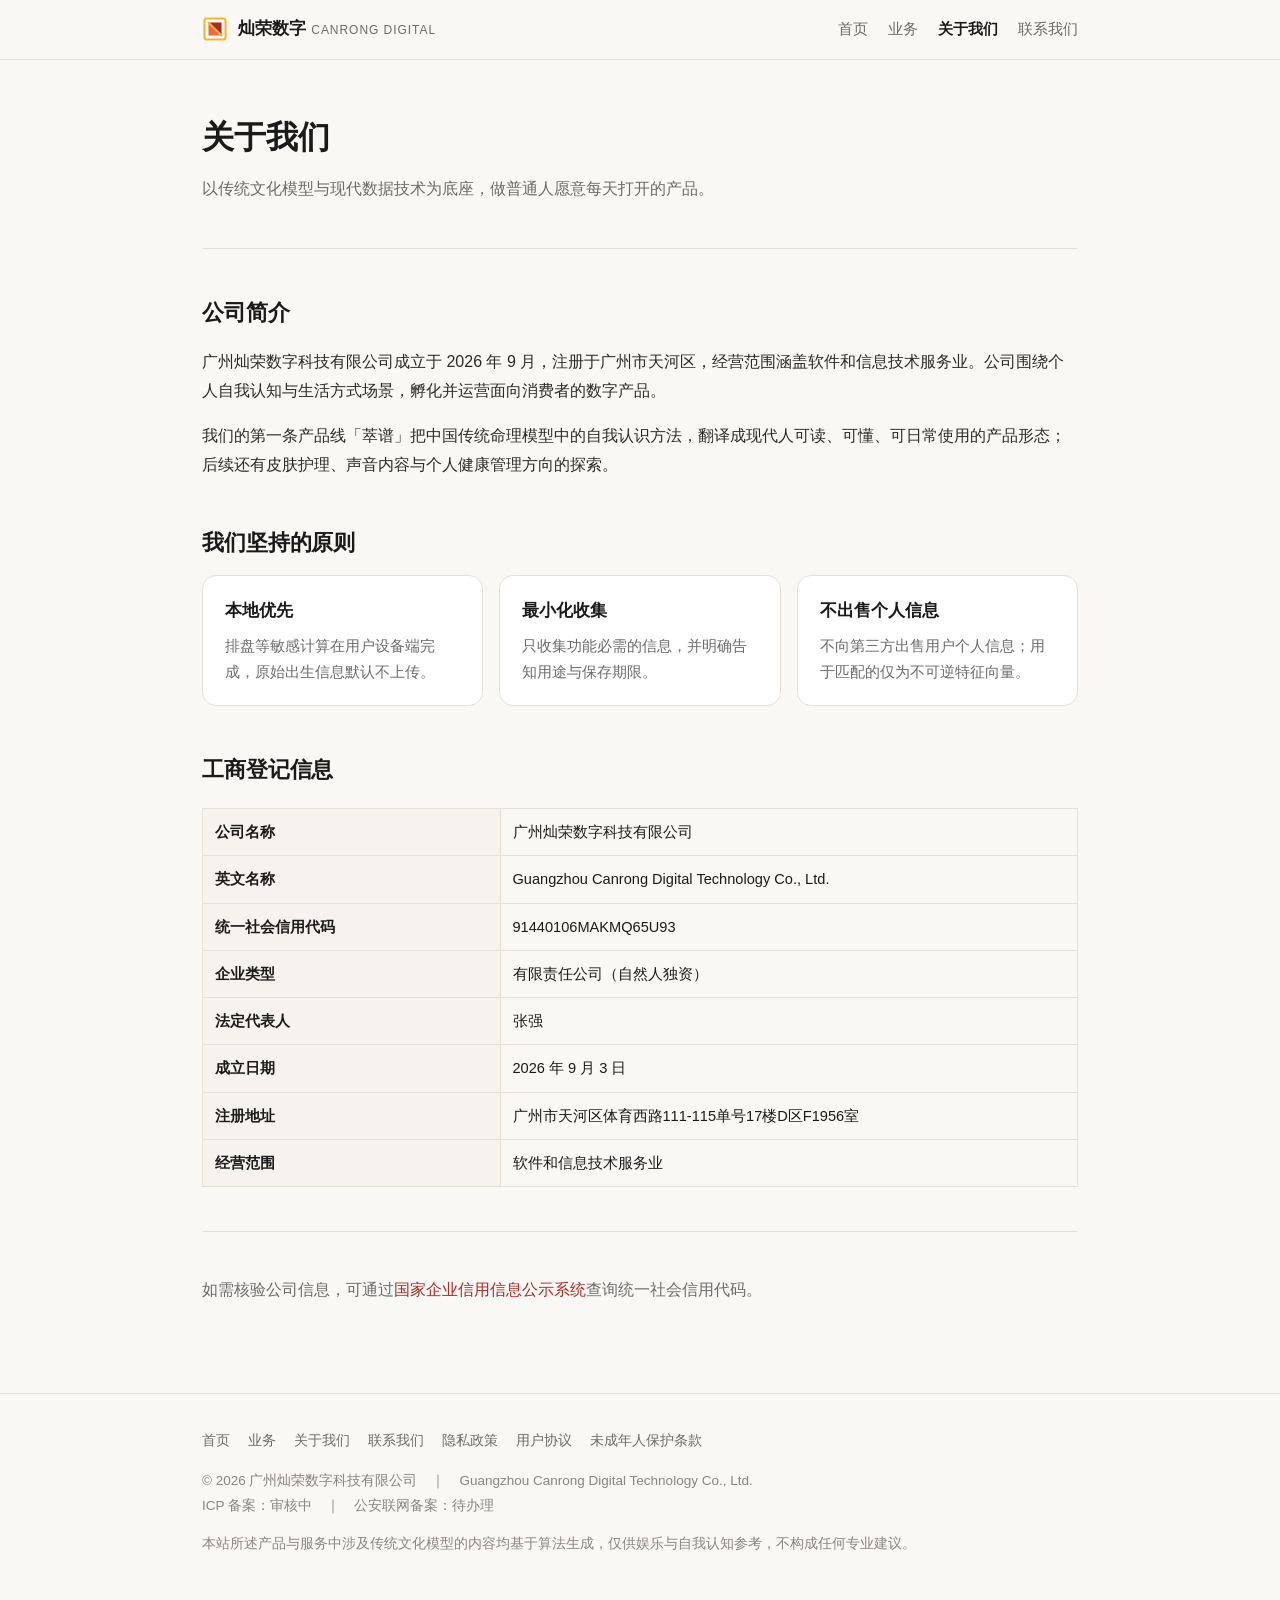
==== about.html @ f3cbee1c "site: 灿荣数字官网静态站（7 页 · 零依赖） - 页面：首页/业务/关于我们/联系我们 + 隐私政策/用户协议/未成年人保护条款 - 联系信息：1966982298@qq.com / 1812" ====
<!doctype html>
<html lang="zh-CN">
<head>
<meta charset="utf-8">
<meta name="viewport" content="width=device-width,initial-scale=1">
<title>关于我们 · 灿荣数字</title>
<meta name="description" content="广州灿荣数字科技有限公司简介：成立时间、注册信息、业务方向与联系方式。">
<link rel="icon" href="assets/mark.svg" type="image/svg+xml">
<link rel="stylesheet" href="style.css">
</head>
<body>

<header class="site">
  <div class="bar">
    <a class="brand" href="index.html">
      <img src="assets/mark.svg" alt="" width="26" height="26">
      <span><span class="zh">灿荣数字</span> <span class="en">Canrong Digital</span></span>
    </a>
    <nav>
      <a href="index.html">首页</a>
      <a href="business.html">业务</a>
      <a href="about.html" aria-current="page">关于我们</a>
      <a href="contact.html">联系我们</a>
    </nav>
  </div>
</header>

<main class="wrap">
  <h1>关于我们</h1>
  <p class="muted">以传统文化模型与现代数据技术为底座，做普通人愿意每天打开的产品。</p>

  <hr class="rule">

  <h2>公司简介</h2>
  <p>广州灿荣数字科技有限公司成立于 2026 年 9 月，注册于广州市天河区，经营范围涵盖软件和信息技术服务业。公司围绕个人自我认知与生活方式场景，孵化并运营面向消费者的数字产品。</p>
  <p>我们的第一条产品线「萃谱」把中国传统命理模型中的自我认识方法，翻译成现代人可读、可懂、可日常使用的产品形态；后续还有皮肤护理、声音内容与个人健康管理方向的探索。</p>

  <h2>我们坚持的原则</h2>
  <div class="grid">
    <article class="card">
      <h3>本地优先</h3>
      <p>排盘等敏感计算在用户设备端完成，原始出生信息默认不上传。</p>
    </article>
    <article class="card">
      <h3>最小化收集</h3>
      <p>只收集功能必需的信息，并明确告知用途与保存期限。</p>
    </article>
    <article class="card">
      <h3>不出售个人信息</h3>
      <p>不向第三方出售用户个人信息；用于匹配的仅为不可逆特征向量。</p>
    </article>
  </div>

  <h2>工商登记信息</h2>
  <table>
    <tbody>
      <tr><th>公司名称</th><td>广州灿荣数字科技有限公司</td></tr>
      <tr><th>英文名称</th><td>Guangzhou Canrong Digital Technology Co., Ltd.</td></tr>
      <tr><th>统一社会信用代码</th><td>91440106MAKMQ65U93</td></tr>
      <tr><th>企业类型</th><td>有限责任公司（自然人独资）</td></tr>
      <tr><th>法定代表人</th><td>张强</td></tr>
      <tr><th>成立日期</th><td>2026 年 9 月 3 日</td></tr>
      <tr><th>注册地址</th><td>广州市天河区体育西路111-115单号17楼D区F1956室</td></tr>
      <tr><th>经营范围</th><td>软件和信息技术服务业</td></tr>
    </tbody>
  </table>

  <hr class="rule">
  <p class="muted">如需核验公司信息，可通过<a href="https://www.gsxt.gov.cn/" target="_blank" rel="noopener">国家企业信用信息公示系统</a>查询统一社会信用代码。</p>
</main>

<footer class="site">
  <div class="inner">
    <div class="links">
      <a href="index.html">首页</a>
      <a href="business.html">业务</a>
      <a href="about.html">关于我们</a>
      <a href="contact.html">联系我们</a>
      <a href="privacy.html">隐私政策</a>
      <a href="terms.html">用户协议</a>
      <a href="minors.html">未成年人保护条款</a>
    </div>
    <div class="legal">
      © 2026 广州灿荣数字科技有限公司　｜　Guangzhou Canrong Digital Technology Co., Ltd.<br>
      <span>ICP 备案：审核中</span>　｜　<span>公安联网备案：待办理</span>
    </div>
    <p class="disclaimer">本站所述产品与服务中涉及传统文化模型的内容均基于算法生成，仅供娱乐与自我认知参考，不构成任何专业建议。</p>
  </div>
</footer>

</body>
</html>
---- style.css ----
/* 灿荣数字 · 官网静态站样式（2026-09-17）
   设计语言：纸感底 + 墨色正文 + 细分隔线 + 红橙强调色（与品牌 LOGO 同源）
   零依赖、零构建：直接托管即可（nginx / Cloudflare Pages / GitHub Pages） */

:root{
  --paper:#FAF8F5;
  --paper-2:#FFFFFF;
  --ink:#1A1A1A;
  --muted:#6B6B6B;
  --rule:#E5E0D8;
  --rule-2:#D2CBC0;
  --accent:#A62B27;      /* 深绛红（LOGO 主色） */
  --accent-2:#F2693A;    /* 橘（LOGO 辅色） */
  --gold:#F5B335;
  --radius:14px;
  --maxw:920px;
}

*{box-sizing:border-box}
html{-webkit-text-size-adjust:100%}
body{
  margin:0; background:var(--paper); color:var(--ink);
  font:16px/1.8 -apple-system,BlinkMacSystemFont,"PingFang SC","Hiragino Sans GB","Microsoft YaHei","Helvetica Neue",Arial,sans-serif;
  font-feature-settings:"palt";
}
a{color:var(--accent); text-decoration:none}
a:hover{text-decoration:underline}
img{max-width:100%;height:auto;display:block}

/* ── 站点头部 ── */
header.site{
  position:sticky; top:0; z-index:20;
  background:rgba(250,248,245,.92); backdrop-filter:saturate(180%) blur(10px);
  border-bottom:1px solid var(--rule);
}
header.site .bar{
  max-width:var(--maxw); margin:0 auto; padding:14px 22px;
  display:flex; align-items:center; justify-content:space-between; gap:18px; flex-wrap:wrap;
}
.brand{display:flex; align-items:center; gap:10px; color:var(--ink); font-weight:600; letter-spacing:.01em}
.brand:hover{text-decoration:none}
.brand svg{width:26px;height:26px;flex:none}
.brand .zh{font-size:17px}
.brand .en{color:var(--muted); font-weight:500; font-size:12px; letter-spacing:.08em; text-transform:uppercase}
header.site nav{display:flex; gap:20px; flex-wrap:wrap}
header.site nav a{color:var(--muted); font-size:14.5px}
header.site nav a:hover{color:var(--ink); text-decoration:none}
header.site nav a[aria-current="page"]{color:var(--ink); font-weight:600}

/* ── 布局 ── */
.wrap{max-width:var(--maxw); margin:0 auto; padding:56px 22px 72px}
.hero{max-width:var(--maxw); margin:0 auto; padding:76px 22px 56px; text-align:center}
.hero h1{
  font-size:clamp(28px,4.4vw,44px); line-height:1.28; margin:0 0 14px;
  letter-spacing:-.01em; font-weight:700;
}
.hero p.lead{font-size:clamp(16px,1.9vw,18.5px); color:var(--muted); max-width:38em; margin:0 auto}
.hero .mark{width:64px;height:64px;margin:0 auto 22px}

h1{font-size:clamp(24px,3.4vw,32px); line-height:1.35; margin:0 0 10px}
h2{font-size:clamp(19px,2.2vw,22px); margin:44px 0 12px; letter-spacing:-.005em}
h3{font-size:16.5px; margin:26px 0 8px}
p,li{color:#2C2A28}
.muted{color:var(--muted)}
.rule{border:0;border-top:1px solid var(--rule);margin:44px 0}

/* ── 卡片/网格 ── */
.grid{display:grid; gap:16px; grid-template-columns:repeat(auto-fit,minmax(230px,1fr))}
.card{
  background:var(--paper-2); border:1px solid var(--rule); border-radius:var(--radius);
  padding:20px 22px;
}
.card h3{margin-top:0}
.card p{margin:6px 0 0; color:var(--muted); font-size:14.8px; line-height:1.75}
.tag{
  display:inline-block; font-size:12px; color:var(--muted);
  border:1px solid var(--rule); border-radius:999px; padding:2px 10px; margin-top:12px;
}
.tag.live{color:var(--accent); border-color:var(--accent)}

/* ── 表格（公司信息 / 合规文档） ── */
table{border-collapse:collapse; width:100%; margin:18px 0; font-size:14.6px}
th,td{border:1px solid var(--rule); padding:10px 12px; text-align:left; vertical-align:top}
th{background:#F6F3EE; font-weight:600; width:34%}

/* ── 引用/代码/列表（合规文档复用） ── */
blockquote{
  margin:18px 0; padding:12px 16px; background:#F6F3EE;
  border-left:3px solid var(--rule-2); color:#4A4643;
}
code{background:#F1EDE8; padding:1px 5px; border-radius:4px; font-size:14px}
ul,ol{padding-left:1.35em}
li{margin:4px 0}

/* ── 页脚 ── */
footer.site{
  border-top:1px solid var(--rule); background:var(--paper);
}
footer.site .inner{
  max-width:var(--maxw); margin:0 auto; padding:34px 22px 46px;
  color:var(--muted); font-size:13.5px; line-height:1.9;
}
footer.site a{color:var(--muted)}
footer.site .links{display:flex; gap:18px; flex-wrap:wrap; margin-bottom:14px}
footer.site .legal{color:#8A857E}
footer.site .disclaimer{margin-top:12px; color:#8A857E}

/* ── 法律文档页（privacy/terms/minors 专用，保持与营销页同一视觉） ── */
.doc h1{margin-bottom:6px}
.doc .meta{color:var(--muted); font-size:13.5px; margin:0 0 26px}
.doc h2{border-top:1px solid var(--rule); padding-top:22px}

@media (max-width:640px){
  .hero{padding:52px 20px 40px}
  .wrap{padding:40px 20px 60px}
  th{width:auto}
  header.site .bar{padding:12px 18px}
  header.site nav{gap:14px}
  header.site nav a{font-size:14px}
}
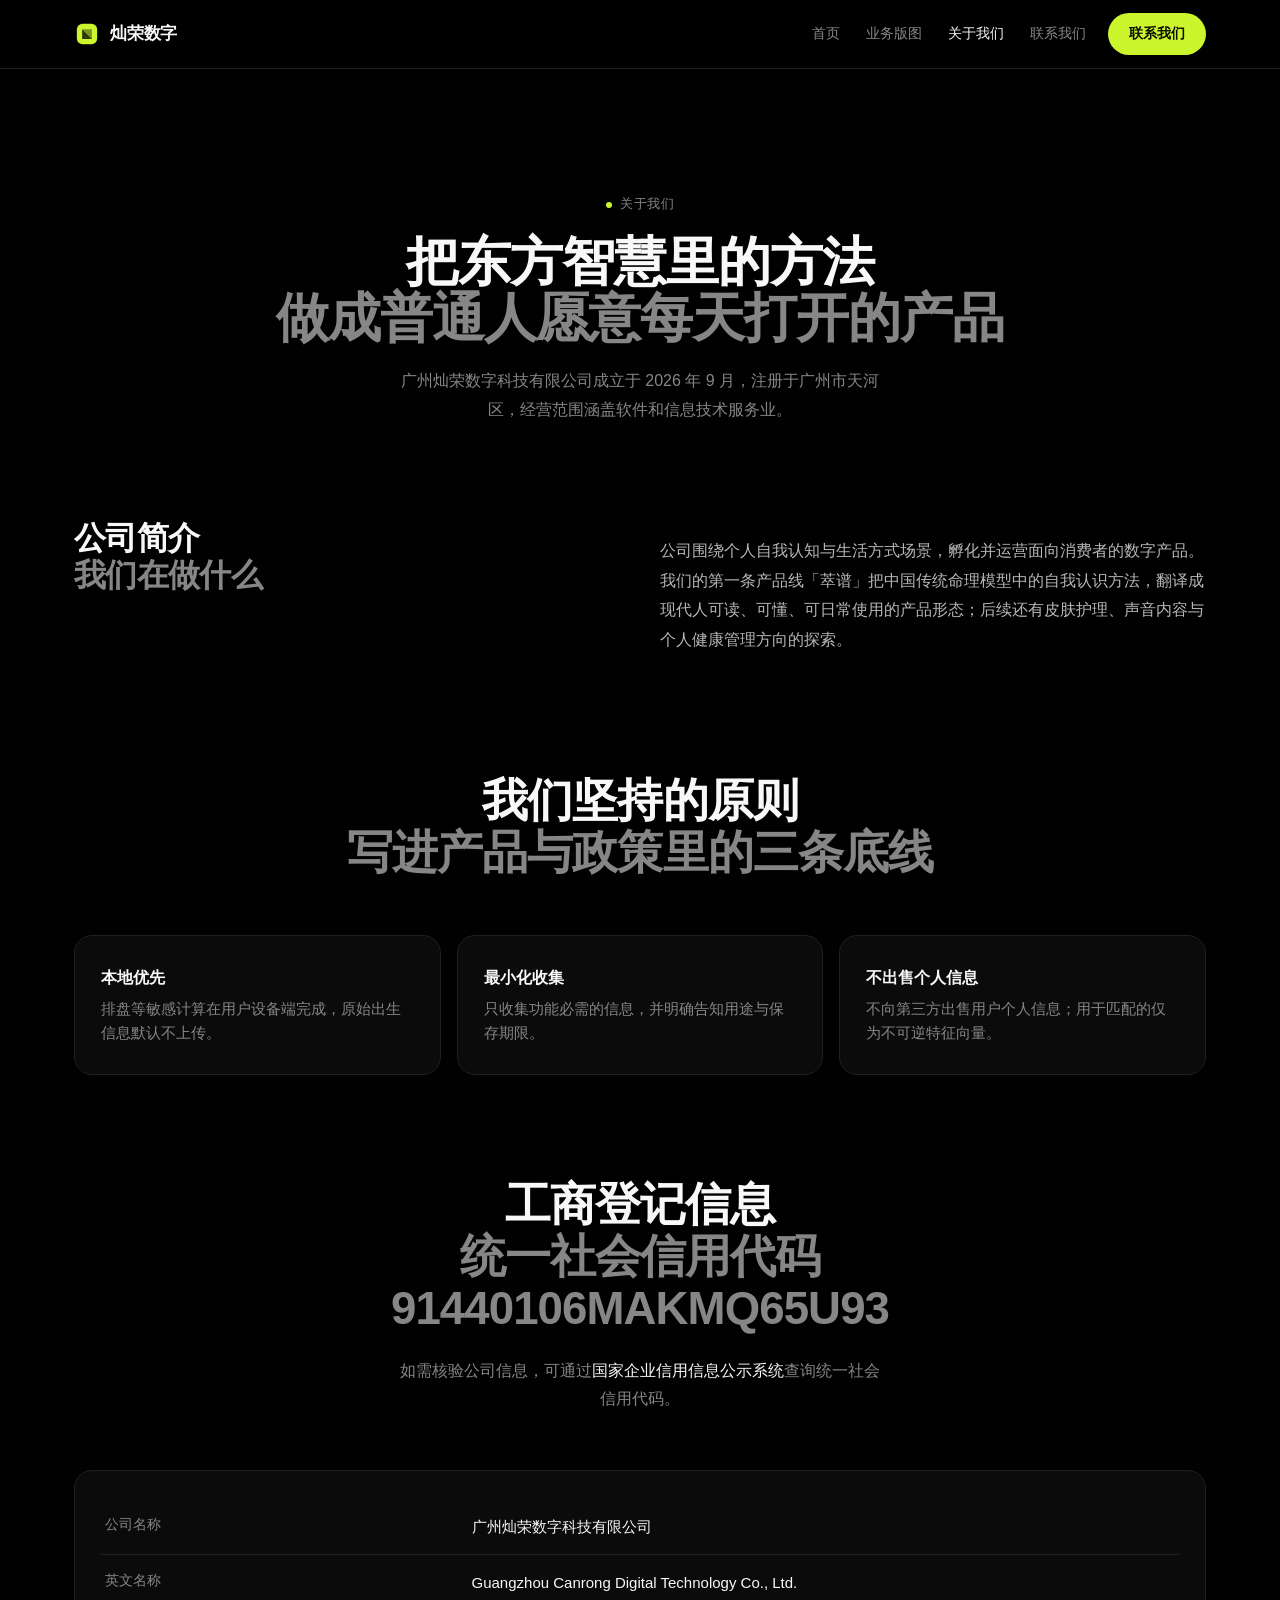
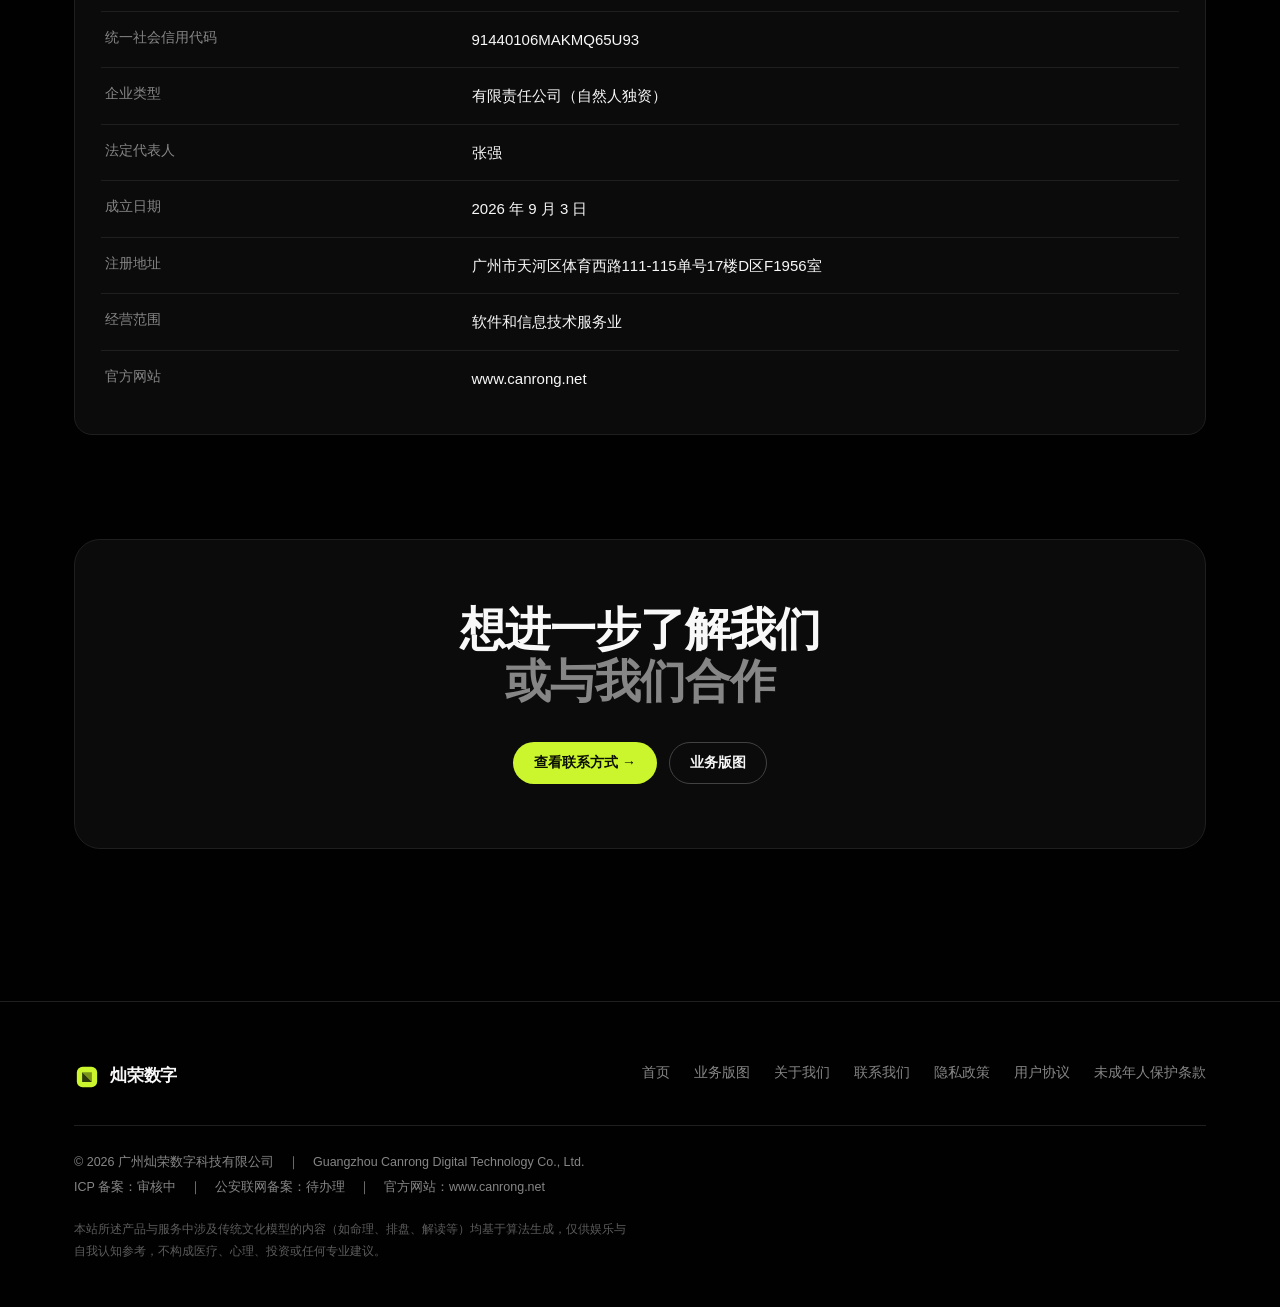
==== commit 47a96c44: "feat(site): 全站改版为 A2（Setrex 深色极简）——纯黑底 + 荧光黄绿 + 居中大标题 + 星球地平线 Hero" ====
--- a/about.html
+++ b/about.html
@@ -4,87 +4,120 @@
 <meta charset="utf-8">
 <meta name="viewport" content="width=device-width,initial-scale=1">
 <title>关于我们 · 灿荣数字</title>
-<meta name="description" content="广州灿荣数字科技有限公司简介：成立时间、注册信息、业务方向与联系方式。">
+<meta name="description" content="广州灿荣数字科技有限公司：以传统文化模型与现代数据技术为底座，围绕自我认知与生活方式场景孵化数字产品。含工商登记信息。">
+<meta name="theme-color" content="#010101">
 <link rel="icon" href="assets/mark.svg" type="image/svg+xml">
 <link rel="stylesheet" href="style.css">
 </head>
 <body>
 
-<header class="site">
-  <div class="bar">
-    <a class="brand" href="index.html">
-      <img src="assets/mark.svg" alt="" width="26" height="26">
-      <span><span class="zh">灿荣数字</span> <span class="en">Canrong Digital</span></span>
-    </a>
-    <nav>
+<header class="site-header">
+  <div class="page">
+    <a class="brand" href="index.html" aria-label="广州灿荣数字科技有限公司 首页"><img src="assets/mark.svg" alt="" width="26" height="26">灿荣数字</a>
+    <nav class="nav">
       <a href="index.html">首页</a>
-      <a href="business.html">业务</a>
+      <a href="business.html">业务版图</a>
       <a href="about.html" aria-current="page">关于我们</a>
       <a href="contact.html">联系我们</a>
     </nav>
+    <a class="btn btn-primary" href="contact.html">联系我们</a>
   </div>
 </header>
 
-<main class="wrap">
-  <h1>关于我们</h1>
-  <p class="muted">以传统文化模型与现代数据技术为底座，做普通人愿意每天打开的产品。</p>
+<section class="section" style="padding:120px 0 40px">
+  <div class="page">
+    <div class="page-head">
+      <span class="kicker"><i></i>关于我们</span>
+      <h1 class="display">把东方智慧里的方法<span>做成普通人愿意每天打开的产品</span></h1>
+      <p class="lead">广州灿荣数字科技有限公司成立于 2026 年 9 月，注册于广州市天河区，经营范围涵盖软件和信息技术服务业。</p>
+    </div>
+  </div>
+</section>
 
-  <hr class="rule">
+<section class="section" style="padding-top:56px">
+  <div class="page">
+    <div class="grid cols-2" style="gap:40px;align-items:start">
+      <div>
+        <h2 class="display" style="font-size:clamp(1.5rem,1.8vw + .7rem,2rem)">公司简介<span>我们在做什么</span></h2>
+      </div>
+      <div>
+        <p style="font-size:16px;line-height:1.85">公司围绕个人自我认知与生活方式场景，孵化并运营面向消费者的数字产品。我们的第一条产品线「萃谱」把中国传统命理模型中的自我认识方法，翻译成现代人可读、可懂、可日常使用的产品形态；后续还有皮肤护理、声音内容与个人健康管理方向的探索。</p>
+      </div>
+    </div>
+  </div>
+</section>
 
-  <h2>公司简介</h2>
-  <p>广州灿荣数字科技有限公司成立于 2026 年 9 月，注册于广州市天河区，经营范围涵盖软件和信息技术服务业。公司围绕个人自我认知与生活方式场景，孵化并运营面向消费者的数字产品。</p>
-  <p>我们的第一条产品线「萃谱」把中国传统命理模型中的自我认识方法，翻译成现代人可读、可懂、可日常使用的产品形态；后续还有皮肤护理、声音内容与个人健康管理方向的探索。</p>
+<section class="section" style="padding-top:0">
+  <div class="page">
+    <div class="sec-head">
+      <h2 class="display">我们坚持的原则<span>写进产品与政策里的三条底线</span></h2>
+    </div>
+    <div class="grid cols-3">
+      <article class="panel">
+        <h3>本地优先</h3>
+        <p>排盘等敏感计算在用户设备端完成，原始出生信息默认不上传。</p>
+      </article>
+      <article class="panel">
+        <h3>最小化收集</h3>
+        <p>只收集功能必需的信息，并明确告知用途与保存期限。</p>
+      </article>
+      <article class="panel">
+        <h3>不出售个人信息</h3>
+        <p>不向第三方出售用户个人信息；用于匹配的仅为不可逆特征向量。</p>
+      </article>
+    </div>
+  </div>
+</section>
 
-  <h2>我们坚持的原则</h2>
-  <div class="grid">
-    <article class="card">
-      <h3>本地优先</h3>
-      <p>排盘等敏感计算在用户设备端完成，原始出生信息默认不上传。</p>
-    </article>
-    <article class="card">
-      <h3>最小化收集</h3>
-      <p>只收集功能必需的信息，并明确告知用途与保存期限。</p>
-    </article>
-    <article class="card">
-      <h3>不出售个人信息</h3>
-      <p>不向第三方出售用户个人信息；用于匹配的仅为不可逆特征向量。</p>
-    </article>
+<section class="section" style="padding-top:0">
+  <div class="page">
+    <div class="sec-head">
+      <h2 class="display">工商登记信息<span>统一社会信用代码 91440106MAKMQ65U93</span></h2>
+      <p class="lead">如需核验公司信息，可通过<a href="https://www.gsxt.gov.cn/" target="_blank" rel="noopener">国家企业信用信息公示系统</a>查询统一社会信用代码。</p>
+    </div>
+    <div class="panel">
+      <table class="info">
+        <tbody>
+          <tr><th>公司名称</th><td>广州灿荣数字科技有限公司</td></tr>
+          <tr><th>英文名称</th><td>Guangzhou Canrong Digital Technology Co., Ltd.</td></tr>
+          <tr><th>统一社会信用代码</th><td>91440106MAKMQ65U93</td></tr>
+          <tr><th>企业类型</th><td>有限责任公司（自然人独资）</td></tr>
+          <tr><th>法定代表人</th><td>张强</td></tr>
+          <tr><th>成立日期</th><td>2026 年 9 月 3 日</td></tr>
+          <tr><th>注册地址</th><td>广州市天河区体育西路111-115单号17楼D区F1956室</td></tr>
+          <tr><th>经营范围</th><td>软件和信息技术服务业</td></tr>
+          <tr><th>官方网站</th><td>www.canrong.net</td></tr>
+        </tbody>
+      </table>
+    </div>
   </div>
+</section>
 
-  <h2>工商登记信息</h2>
-  <table>
-    <tbody>
-      <tr><th>公司名称</th><td>广州灿荣数字科技有限公司</td></tr>
-      <tr><th>英文名称</th><td>Guangzhou Canrong Digital Technology Co., Ltd.</td></tr>
-      <tr><th>统一社会信用代码</th><td>91440106MAKMQ65U93</td></tr>
-      <tr><th>企业类型</th><td>有限责任公司（自然人独资）</td></tr>
-      <tr><th>法定代表人</th><td>张强</td></tr>
-      <tr><th>成立日期</th><td>2026 年 9 月 3 日</td></tr>
-      <tr><th>注册地址</th><td>广州市天河区体育西路111-115单号17楼D区F1956室</td></tr>
-      <tr><th>经营范围</th><td>软件和信息技术服务业</td></tr>
-    </tbody>
-  </table>
+<section class="section" style="padding-top:0">
+  <div class="page">
+    <div class="cta-band">
+      <h2 class="display">想进一步了解我们<span>或与我们合作</span></h2>
+      <div class="actions">
+        <a class="btn btn-primary" href="contact.html">查看联系方式 →</a>
+        <a class="btn btn-ghost" href="business.html">业务版图</a>
+      </div>
+    </div>
+  </div>
+</section>
 
-  <hr class="rule">
-  <p class="muted">如需核验公司信息，可通过<a href="https://www.gsxt.gov.cn/" target="_blank" rel="noopener">国家企业信用信息公示系统</a>查询统一社会信用代码。</p>
-</main>
-
-<footer class="site">
-  <div class="inner">
-    <div class="links">
-      <a href="index.html">首页</a>
-      <a href="business.html">业务</a>
-      <a href="about.html">关于我们</a>
-      <a href="contact.html">联系我们</a>
-      <a href="privacy.html">隐私政策</a>
-      <a href="terms.html">用户协议</a>
-      <a href="minors.html">未成年人保护条款</a>
+<footer class="site-footer">
+  <div class="page">
+    <div class="top">
+      <a class="brand" href="index.html"><img src="assets/mark.svg" alt="" width="26" height="26">灿荣数字</a>
+      <nav>
+        <a href="index.html">首页</a><a href="business.html">业务版图</a><a href="about.html">关于我们</a><a href="contact.html">联系我们</a><a href="privacy.html">隐私政策</a><a href="terms.html">用户协议</a><a href="minors.html">未成年人保护条款</a>
+      </nav>
     </div>
     <div class="legal">
       © 2026 广州灿荣数字科技有限公司　｜　Guangzhou Canrong Digital Technology Co., Ltd.<br>
-      <span>ICP 备案：审核中</span>　｜　<span>公安联网备案：待办理</span>
+      <span>ICP 备案：审核中</span>　｜　<span>公安联网备案：待办理</span>　｜　<span>官方网站：www.canrong.net</span>
     </div>
-    <p class="disclaimer">本站所述产品与服务中涉及传统文化模型的内容均基于算法生成，仅供娱乐与自我认知参考，不构成任何专业建议。</p>
+    <p class="disclaimer">本站所述产品与服务中涉及传统文化模型的内容（如命理、排盘、解读等）均基于算法生成，仅供娱乐与自我认知参考，不构成医疗、心理、投资或任何专业建议。</p>
   </div>
 </footer>
 
--- a/style.css
+++ b/style.css
@@ -1,120 +1,153 @@
-/* 灿荣数字 · 官网静态站样式（2026-09-17）
-   设计语言：纸感底 + 墨色正文 + 细分隔线 + 红橙强调色（与品牌 LOGO 同源）
-   零依赖、零构建：直接托管即可（nginx / Cloudflare Pages / GitHub Pages） */
+/* 灿荣数字官网 · A2（Setrex 深色极简）
+ * 令牌与主站 Terminal 主题同源（packages/ui/src/styles/theme.css），换算为 hex 以兼容老浏览器。
+ * 纪律：页面不写内联色值；底色近纯黑、强调色荧光黄绿、大标题居中、面板圆角细边框。 */
+:root{
+ --paper:#010101; --paper-2:#040404; --paper-3:#0B0B0B;
+ --rule:#1F1F1F; --rule-2:#424242;
+ --muted:#868686; --ink-2:#B7B7B7; --ink:#F8F8F8;
+ --accent:#CBF62E; --accent-ink:#0B0F02;
+ --radius:18px; --pill:999px; --page:1180px;
+ --sans:-apple-system,BlinkMacSystemFont,"Segoe UI","PingFang SC","Hiragino Sans GB","Microsoft YaHei","Noto Sans SC",sans-serif;
+}
+*{box-sizing:border-box}
+html{-webkit-text-size-adjust:100%;scroll-behavior:smooth}
+body{margin:0;background:var(--paper);color:var(--ink-2);font:16px/1.7 var(--sans);-webkit-font-smoothing:antialiased}
+img{max-width:100%;display:block}
+a{color:var(--ink);text-decoration:none;transition:color .15s ease}
+a:hover{color:var(--accent)}
+:focus-visible{outline:2px solid var(--accent);outline-offset:3px;border-radius:8px}
+.page{max-width:var(--page);margin:0 auto;padding:0 24px}
 
-:root{
-  --paper:#FAF8F5;
-  --paper-2:#FFFFFF;
-  --ink:#1A1A1A;
-  --muted:#6B6B6B;
-  --rule:#E5E0D8;
-  --rule-2:#D2CBC0;
-  --accent:#A62B27;      /* 深绛红（LOGO 主色） */
-  --accent-2:#F2693A;    /* 橘（LOGO 辅色） */
-  --gold:#F5B335;
-  --radius:14px;
-  --maxw:920px;
-}
+/* ── 顶栏：三段式（品牌 · 导航 · 胶囊 CTA）── */
+.site-header{position:sticky;top:0;z-index:50;background:rgba(1,1,1,.78);-webkit-backdrop-filter:blur(14px);backdrop-filter:blur(14px);border-bottom:1px solid var(--rule)}
+.site-header .page{display:flex;align-items:center;gap:22px;height:68px}
+.brand{display:flex;align-items:center;gap:10px;font-weight:700;color:var(--ink);font-size:17px;letter-spacing:-.01em;white-space:nowrap}
+.brand img{width:26px;height:26px}
+.nav{display:flex;gap:26px;margin-left:auto;font-size:14px}
+.nav a{color:var(--muted)}
+.nav a:hover,.nav a[aria-current="page"]{color:var(--ink)}
+.btn{display:inline-flex;align-items:center;gap:8px;height:42px;padding:0 20px;border-radius:var(--pill);font-size:14px;font-weight:600;border:1px solid transparent;transition:.18s ease;white-space:nowrap}
+.btn-primary{background:var(--accent);color:var(--accent-ink)}
+.btn-primary:hover{filter:brightness(1.07);color:var(--accent-ink)}
+.btn-ghost{border-color:var(--rule-2);color:var(--ink)}
+.btn-ghost:hover{border-color:var(--ink);color:var(--ink)}
+.btn-text{font-size:14px;color:var(--ink);font-weight:600}
 
-*{box-sizing:border-box}
-html{-webkit-text-size-adjust:100%}
-body{
-  margin:0; background:var(--paper); color:var(--ink);
-  font:16px/1.8 -apple-system,BlinkMacSystemFont,"PingFang SC","Hiragino Sans GB","Microsoft YaHei","Helvetica Neue",Arial,sans-serif;
-  font-feature-settings:"palt";
-}
-a{color:var(--accent); text-decoration:none}
-a:hover{text-decoration:underline}
-img{max-width:100%;height:auto;display:block}
+/* ── 通用区块 ── */
+.section{padding:104px 0}
+.sec-head{text-align:center;max-width:820px;margin:0 auto 56px}
+.kicker{display:inline-flex;align-items:center;gap:8px;font-size:12.5px;color:var(--muted);letter-spacing:.04em;margin-bottom:18px}
+.kicker i{width:6px;height:6px;border-radius:50%;background:var(--accent);font-style:normal}
+h1.display{margin:0;font-size:clamp(2.4rem,5vw + .8rem,4.5rem);line-height:1.07;letter-spacing:-.02em;font-weight:700;color:var(--ink)}
+h1.display span{display:block;color:var(--muted)}
+h2.display{margin:0;font-size:clamp(1.7rem,2.6vw + .9rem,2.85rem);line-height:1.14;letter-spacing:-.02em;font-weight:700;color:var(--ink)}
+h2.display span{display:block;color:var(--muted)}
+.lead{margin:22px auto 0;max-width:54ch;font-size:16px;color:var(--muted);line-height:1.78}
+.actions{display:flex;gap:12px;justify-content:center;flex-wrap:wrap;margin-top:34px}
+.rule{height:1px;background:var(--rule);border:0;margin:0}
+.page-head{text-align:center;max-width:960px;margin:0 auto}
+.page-head h1.display{font-size:clamp(1.95rem,3.4vw + .6rem,3.4rem)}
+.page-head .lead{margin-top:20px}
 
-/* ── 站点头部 ── */
-header.site{
-  position:sticky; top:0; z-index:20;
-  background:rgba(250,248,245,.92); backdrop-filter:saturate(180%) blur(10px);
-  border-bottom:1px solid var(--rule);
-}
-header.site .bar{
-  max-width:var(--maxw); margin:0 auto; padding:14px 22px;
-  display:flex; align-items:center; justify-content:space-between; gap:18px; flex-wrap:wrap;
-}
-.brand{display:flex; align-items:center; gap:10px; color:var(--ink); font-weight:600; letter-spacing:.01em}
-.brand:hover{text-decoration:none}
-.brand svg{width:26px;height:26px;flex:none}
-.brand .zh{font-size:17px}
-.brand .en{color:var(--muted); font-weight:500; font-size:12px; letter-spacing:.08em; text-transform:uppercase}
-header.site nav{display:flex; gap:20px; flex-wrap:wrap}
-header.site nav a{color:var(--muted); font-size:14.5px}
-header.site nav a:hover{color:var(--ink); text-decoration:none}
-header.site nav a[aria-current="page"]{color:var(--ink); font-weight:600}
+/* ── Hero：居中大字 + 星球地平线（纯 CSS，无图片）── */
+.hero{position:relative;overflow:hidden;padding:132px 0 0}
+.hero .inner{position:relative;z-index:3;max-width:900px;margin:0 auto;padding:0 24px;text-align:center}
+.chip{display:inline-flex;align-items:center;gap:9px;height:34px;padding:0 15px;border:1px solid var(--rule);border-radius:var(--pill);background:rgba(11,11,11,.55);font-size:12.5px;color:var(--ink-2)}
+.chip i{width:6px;height:6px;border-radius:50%;background:var(--accent);font-style:normal}
+.hero h1.display{margin-top:26px}
+.stars{position:absolute;inset:0;background:url(assets/stars.svg) repeat;background-size:700px 700px;opacity:.55;z-index:1;-webkit-mask-image:linear-gradient(180deg,#000 55%,transparent);mask-image:linear-gradient(180deg,#000 55%,transparent)}
+.planet{position:relative;height:48vh;min-height:340px;margin-top:-120px}
+.planet .glow,.planet .sphere,.planet .tex,.planet .shade,.planet .rim{position:absolute;left:50%;top:4%;width:min(1500px,178vw);aspect-ratio:1;transform:translateX(-50%);border-radius:50%}
+.planet .glow{top:-26%;width:min(1800px,205vw);background:radial-gradient(circle,rgba(203,246,46,.09) 0%,rgba(203,246,46,0) 58%);filter:blur(30px)}
+.planet .sphere{background:radial-gradient(circle at 63% 9%,#7E7E7E 0%,#5A5A5A 10%,#3A3A3A 24%,#202020 42%,#111111 62%,#080808 82%,#040404 100%);box-shadow:inset -90px -130px 220px rgba(0,0,0,.95)}
+.planet .tex{background:url(assets/planet-texture.svg);background-size:900px 900px;mix-blend-mode:overlay;opacity:.55}
+.planet .shade{background:radial-gradient(circle at 63% 9%,rgba(255,255,255,.16) 0%,rgba(255,255,255,.04) 14%,rgba(0,0,0,0) 34%,rgba(0,0,0,.35) 62%,rgba(0,0,0,.75) 84%,rgba(0,0,0,.9) 100%)}
+.planet .rim{background:radial-gradient(circle at 63% 9%,rgba(255,255,255,0) 61.6%,rgba(255,255,255,.30) 63.4%,rgba(203,246,46,.14) 64.4%,rgba(255,255,255,0) 66.5%);filter:blur(.6px)}
+.planet:after{content:"";position:absolute;left:0;right:0;bottom:0;height:38%;background:linear-gradient(180deg,rgba(1,1,1,0),var(--paper));pointer-events:none}
+@media(max-width:820px){.planet{margin-top:-70px}}
+.planet .glow{top:-24%;width:min(1800px,205vw);background:radial-gradient(circle,rgba(203,246,46,.10) 0%,rgba(203,246,46,0) 60%);filter:blur(30px)}
+.planet .sphere{top:6%;width:min(1500px,178vw);background:radial-gradient(circle at 66% 16%,#EFEFEF 0%,#C6C6C6 8%,#8B8B8B 20%,#464646 38%,#1A1A1A 58%,#0A0A0A 78%,#050505 100%);box-shadow:inset -110px -140px 240px rgba(0,0,0,.95),0 0 90px 6px rgba(203,246,46,.05)}
+.planet .rim{top:6%;width:min(1500px,178vw);background:radial-gradient(circle at 66% 16%,rgba(255,255,255,.45) 0%,rgba(255,255,255,0) 24%);filter:blur(2px)}
 
-/* ── 布局 ── */
-.wrap{max-width:var(--maxw); margin:0 auto; padding:56px 22px 72px}
-.hero{max-width:var(--maxw); margin:0 auto; padding:76px 22px 56px; text-align:center}
-.hero h1{
-  font-size:clamp(28px,4.4vw,44px); line-height:1.28; margin:0 0 14px;
-  letter-spacing:-.01em; font-weight:700;
-}
-.hero p.lead{font-size:clamp(16px,1.9vw,18.5px); color:var(--muted); max-width:38em; margin:0 auto}
-.hero .mark{width:64px;height:64px;margin:0 auto 22px}
+/* ── 卡片与面板 ── */
+.grid{display:grid;gap:16px}
+.cols-2{grid-template-columns:repeat(2,1fr)}
+.cols-3{grid-template-columns:repeat(3,1fr)}
+.cols-4{grid-template-columns:repeat(4,1fr)}
+.card,.panel,.cta-band{background:var(--paper-3);border:1px solid var(--rule);border-radius:var(--radius)}
+.card{padding:26px 24px;display:flex;flex-direction:column;gap:12px}
+.card:hover{border-color:var(--rule-2)}
+.card .icon{color:var(--accent)}
+.card h3{margin:0;font-size:17.5px;color:var(--ink);letter-spacing:-.01em;font-weight:600}
+.card p{margin:0;font-size:14.5px;color:var(--muted);line-height:1.72}
+.card .foot{margin-top:auto;padding-top:16px;font-size:12.5px;color:var(--muted);display:flex;justify-content:space-between;align-items:center;gap:10px}
+.card .foot em{font-style:normal;color:var(--ink-2)}
+.panel{padding:28px 26px}
+.panel h3{margin:0 0 6px;font-size:16px;color:var(--ink);font-weight:600}
+.panel p{margin:0;font-size:14.5px;color:var(--muted)}
+.panel .big{font-size:2.4rem;font-weight:700;color:var(--ink);letter-spacing:-.02em;display:block;line-height:1.1}
 
-h1{font-size:clamp(24px,3.4vw,32px); line-height:1.35; margin:0 0 10px}
-h2{font-size:clamp(19px,2.2vw,22px); margin:44px 0 12px; letter-spacing:-.005em}
-h3{font-size:16.5px; margin:26px 0 8px}
-p,li{color:#2C2A28}
-.muted{color:var(--muted)}
-.rule{border:0;border-top:1px solid var(--rule);margin:44px 0}
+/* ── 信息表（细线分隔，不用盒子）── */
+.info{width:100%;border-collapse:collapse;font-size:15px}
+.info th,.info td{padding:15px 4px;border-bottom:1px solid var(--rule);text-align:left;vertical-align:top}
+.info th{width:34%;color:var(--muted);font-weight:400;font-size:13.5px;white-space:nowrap}
+.info td{color:var(--ink)}
+.info tr:last-child th,.info tr:last-child td{border-bottom:0}
+.info a{color:var(--accent)}
 
-/* ── 卡片/网格 ── */
-.grid{display:grid; gap:16px; grid-template-columns:repeat(auto-fit,minmax(230px,1fr))}
-.card{
-  background:var(--paper-2); border:1px solid var(--rule); border-radius:var(--radius);
-  padding:20px 22px;
-}
-.card h3{margin-top:0}
-.card p{margin:6px 0 0; color:var(--muted); font-size:14.8px; line-height:1.75}
-.tag{
-  display:inline-block; font-size:12px; color:var(--muted);
-  border:1px solid var(--rule); border-radius:999px; padding:2px 10px; margin-top:12px;
-}
-.tag.live{color:var(--accent); border-color:var(--accent)}
+/* ── 功能清单 ── */
+.list{margin:0;padding:0;list-style:none;display:grid;gap:18px}
+.list li{padding-left:22px;position:relative;color:var(--ink-2);font-size:15.5px;line-height:1.8}
+.list li:before{content:"";position:absolute;left:0;top:.72em;width:8px;height:8px;border-radius:2px;background:var(--accent)}
+.list strong{color:var(--ink);font-weight:600}
 
-/* ── 表格（公司信息 / 合规文档） ── */
-table{border-collapse:collapse; width:100%; margin:18px 0; font-size:14.6px}
-th,td{border:1px solid var(--rule); padding:10px 12px; text-align:left; vertical-align:top}
-th{background:#F6F3EE; font-weight:600; width:34%}
-
-/* ── 引用/代码/列表（合规文档复用） ── */
-blockquote{
-  margin:18px 0; padding:12px 16px; background:#F6F3EE;
-  border-left:3px solid var(--rule-2); color:#4A4643;
-}
-code{background:#F1EDE8; padding:1px 5px; border-radius:4px; font-size:14px}
-ul,ol{padding-left:1.35em}
-li{margin:4px 0}
+/* ── CTA 带 ── */
+.cta-band{padding:64px 34px;text-align:center;border-radius:26px}
+.cta-band .lead{margin-top:18px}
 
 /* ── 页脚 ── */
-footer.site{
-  border-top:1px solid var(--rule); background:var(--paper);
+.site-footer{margin-top:48px;border-top:1px solid var(--rule);padding:60px 0 44px}
+.site-footer .top{display:flex;justify-content:space-between;gap:30px;flex-wrap:wrap;align-items:flex-start}
+.site-footer nav{display:flex;gap:24px;flex-wrap:wrap;font-size:13.5px}
+.site-footer nav a{color:var(--muted)}
+.site-footer .legal{margin-top:34px;padding-top:24px;border-top:1px solid var(--rule);color:var(--muted);font-size:12.5px;line-height:2}
+.disclaimer{margin:18px 0 0;color:#5C5C5C;font-size:12px;line-height:1.85;max-width:84ch}
+
+/* ── 法律页（由脚本生成）── */
+.article{max-width:840px;margin:0 auto;padding:56px 24px 20px}
+.article h1{font-size:clamp(2rem,3vw + .8rem,3rem);line-height:1.14;letter-spacing:-.02em;font-weight:700;color:var(--ink);margin:0 0 14px}
+.article .meta{color:var(--muted);font-size:13.5px;margin:0 0 34px}
+.article h2{font-size:19.5px;color:var(--ink);font-weight:600;margin:52px 0 14px;padding-top:22px;border-top:1px solid var(--rule);letter-spacing:-.01em}
+.article h3{font-size:16.5px;color:var(--ink);font-weight:600;margin:30px 0 10px}
+.article p,.article li{color:var(--ink-2);font-size:15.5px;line-height:1.9}
+.article strong{color:var(--ink);font-weight:600}
+.article a{color:var(--accent)}
+.article ul,.article ol{padding-left:24px}
+.article blockquote{margin:22px 0;padding:14px 20px;border-left:2px solid var(--accent);background:var(--paper-3);border-radius:0 14px 14px 0;color:var(--ink-2)}
+.article code{background:var(--paper-3);border:1px solid var(--rule);padding:1px 6px;border-radius:6px;font-size:13.5px;color:var(--ink)}
+.article table{width:100%;border-collapse:collapse;margin:22px 0;font-size:14px}
+.article th,.article td{border:1px solid var(--rule);padding:10px 12px;text-align:left;vertical-align:top;color:var(--ink-2)}
+.article th{background:var(--paper-3);color:var(--ink);font-weight:600}
+.article hr{border:0;border-top:1px solid var(--rule);margin:42px 0}
+.article footer{margin-top:58px;padding-top:22px;border-top:1px solid var(--rule);color:var(--muted);font-size:13px;line-height:2}
+.tabs{display:flex;gap:10px;flex-wrap:wrap;margin:0 0 34px}
+.tabs a{display:inline-flex;align-items:center;height:34px;padding:0 15px;border:1px solid var(--rule);border-radius:var(--pill);font-size:13px;color:var(--muted)}
+.tabs a:hover{border-color:var(--rule-2);color:var(--ink)}
+.tabs a[aria-current="page"]{background:var(--accent);border-color:var(--accent);color:var(--accent-ink);font-weight:600}
+
+/* ── 响应式 ── */
+@media(max-width:1000px){.cols-4{grid-template-columns:repeat(2,1fr)}.cols-3{grid-template-columns:1fr}}
+@media(max-width:820px){
+ .site-header .page{gap:14px}
+ .nav{gap:16px;overflow-x:auto;font-size:13px;scrollbar-width:none}
+ .nav::-webkit-scrollbar{display:none}
+ .hero{padding-top:96px}
+ .planet{height:36vh}
+ .section{padding:78px 0}
+ .cta-band{padding:48px 22px}
 }
-footer.site .inner{
-  max-width:var(--maxw); margin:0 auto; padding:34px 22px 46px;
-  color:var(--muted); font-size:13.5px; line-height:1.9;
+@media(max-width:680px){
+ .cols-2,.cols-4{grid-template-columns:1fr}
+ .site-header .btn{padding:0 14px;height:38px}
+ .nav{display:none}   /* 窄屏收起顶栏导航（页脚保留全部链接），避免挤成两行 */
 }
-footer.site a{color:var(--muted)}
-footer.site .links{display:flex; gap:18px; flex-wrap:wrap; margin-bottom:14px}
-footer.site .legal{color:#8A857E}
-footer.site .disclaimer{margin-top:12px; color:#8A857E}
-
-/* ── 法律文档页（privacy/terms/minors 专用，保持与营销页同一视觉） ── */
-.doc h1{margin-bottom:6px}
-.doc .meta{color:var(--muted); font-size:13.5px; margin:0 0 26px}
-.doc h2{border-top:1px solid var(--rule); padding-top:22px}
-
-@media (max-width:640px){
-  .hero{padding:52px 20px 40px}
-  .wrap{padding:40px 20px 60px}
-  th{width:auto}
-  header.site .bar{padding:12px 18px}
-  header.site nav{gap:14px}
-  header.site nav a{font-size:14px}
-}
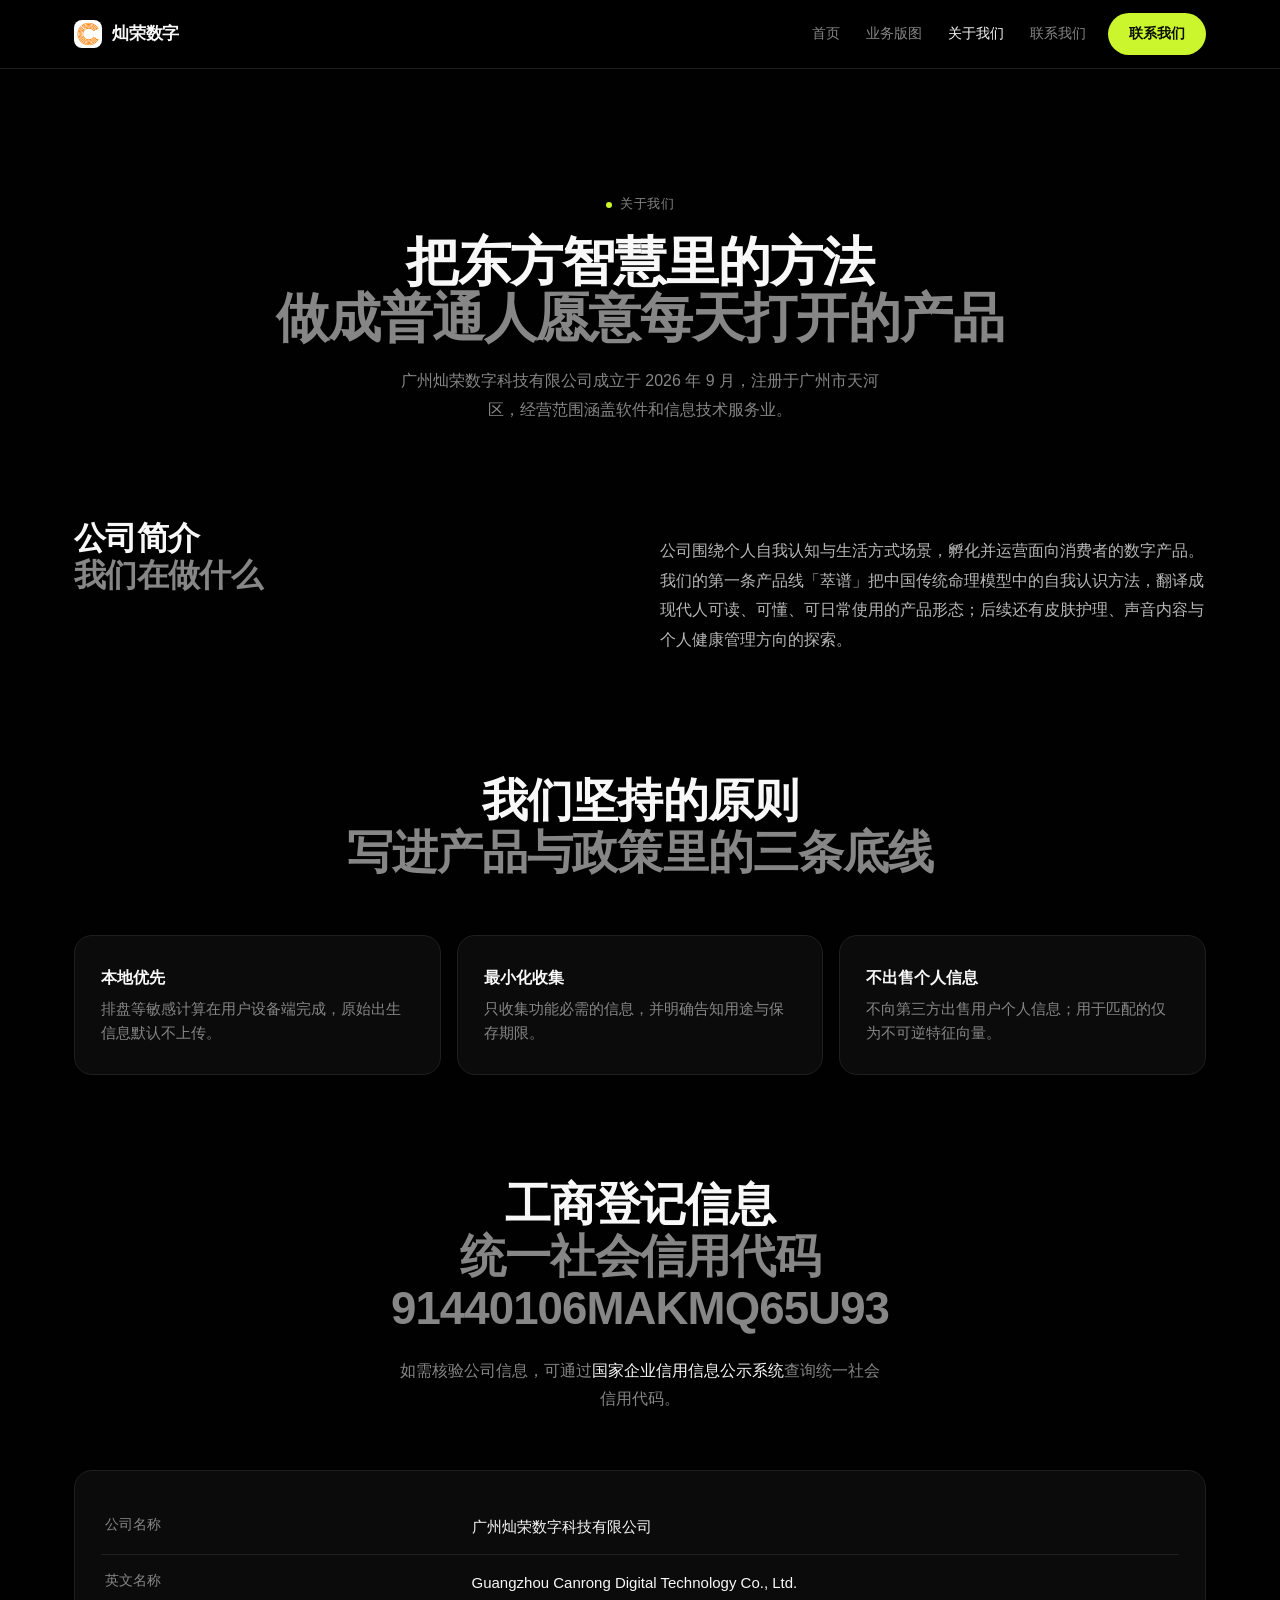
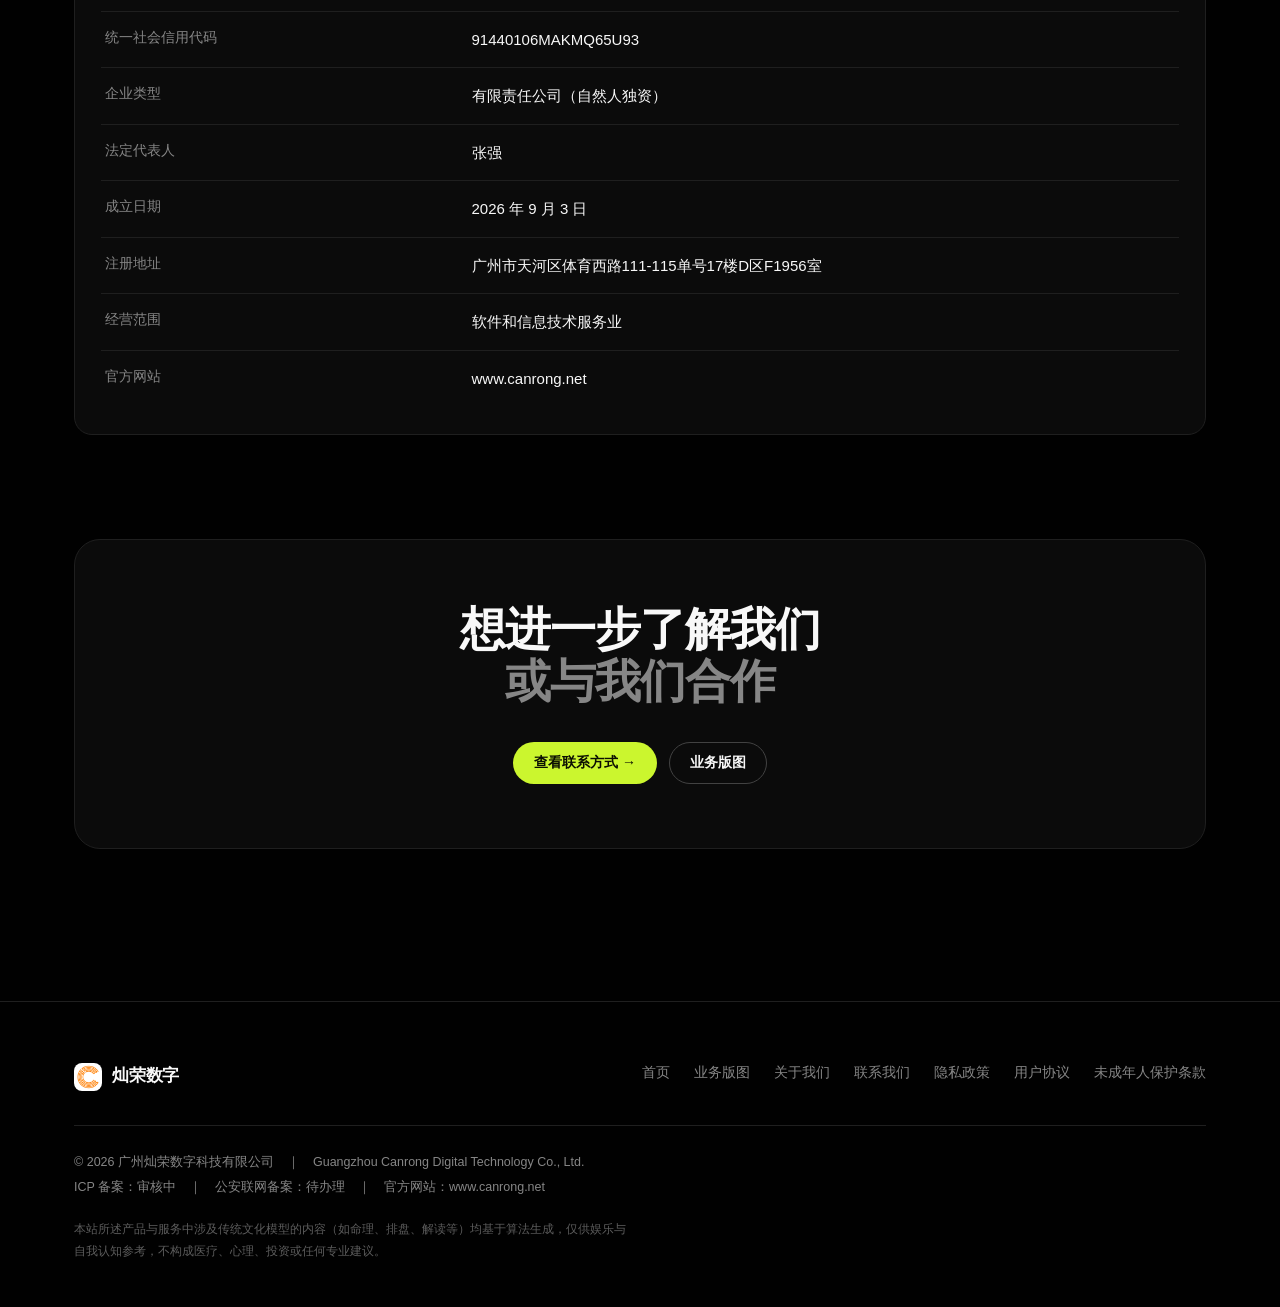
==== commit b9134643: "fix(site): 改用真公司 LOGO（白底圆角徽章 + 橙 C，与主站同一素材）替换自造标记" ====
--- a/about.html
+++ b/about.html
@@ -6,14 +6,14 @@
 <title>关于我们 · 灿荣数字</title>
 <meta name="description" content="广州灿荣数字科技有限公司：以传统文化模型与现代数据技术为底座，围绕自我认知与生活方式场景孵化数字产品。含工商登记信息。">
 <meta name="theme-color" content="#010101">
-<link rel="icon" href="assets/mark.svg" type="image/svg+xml">
+<link rel="icon" href="assets/icon.png" type="image/png" sizes="256x256">
 <link rel="stylesheet" href="style.css">
 </head>
 <body>
 
 <header class="site-header">
   <div class="page">
-    <a class="brand" href="index.html" aria-label="广州灿荣数字科技有限公司 首页"><img src="assets/mark.svg" alt="" width="26" height="26">灿荣数字</a>
+    <a class="brand" href="index.html" aria-label="广州灿荣数字科技有限公司 首页"><img src="assets/logo.png" alt="" width="28" height="28">灿荣数字</a>
     <nav class="nav">
       <a href="index.html">首页</a>
       <a href="business.html">业务版图</a>
@@ -108,7 +108,7 @@
 <footer class="site-footer">
   <div class="page">
     <div class="top">
-      <a class="brand" href="index.html"><img src="assets/mark.svg" alt="" width="26" height="26">灿荣数字</a>
+      <a class="brand" href="index.html"><img src="assets/logo.png" alt="" width="28" height="28">灿荣数字</a>
       <nav>
         <a href="index.html">首页</a><a href="business.html">业务版图</a><a href="about.html">关于我们</a><a href="contact.html">联系我们</a><a href="privacy.html">隐私政策</a><a href="terms.html">用户协议</a><a href="minors.html">未成年人保护条款</a>
       </nav>
--- a/style.css
+++ b/style.css
@@ -22,7 +22,7 @@
 .site-header{position:sticky;top:0;z-index:50;background:rgba(1,1,1,.78);-webkit-backdrop-filter:blur(14px);backdrop-filter:blur(14px);border-bottom:1px solid var(--rule)}
 .site-header .page{display:flex;align-items:center;gap:22px;height:68px}
 .brand{display:flex;align-items:center;gap:10px;font-weight:700;color:var(--ink);font-size:17px;letter-spacing:-.01em;white-space:nowrap}
-.brand img{width:26px;height:26px}
+.brand img{width:28px;height:28px;border-radius:8px}
 .nav{display:flex;gap:26px;margin-left:auto;font-size:14px}
 .nav a{color:var(--muted)}
 .nav a:hover,.nav a[aria-current="page"]{color:var(--ink)}
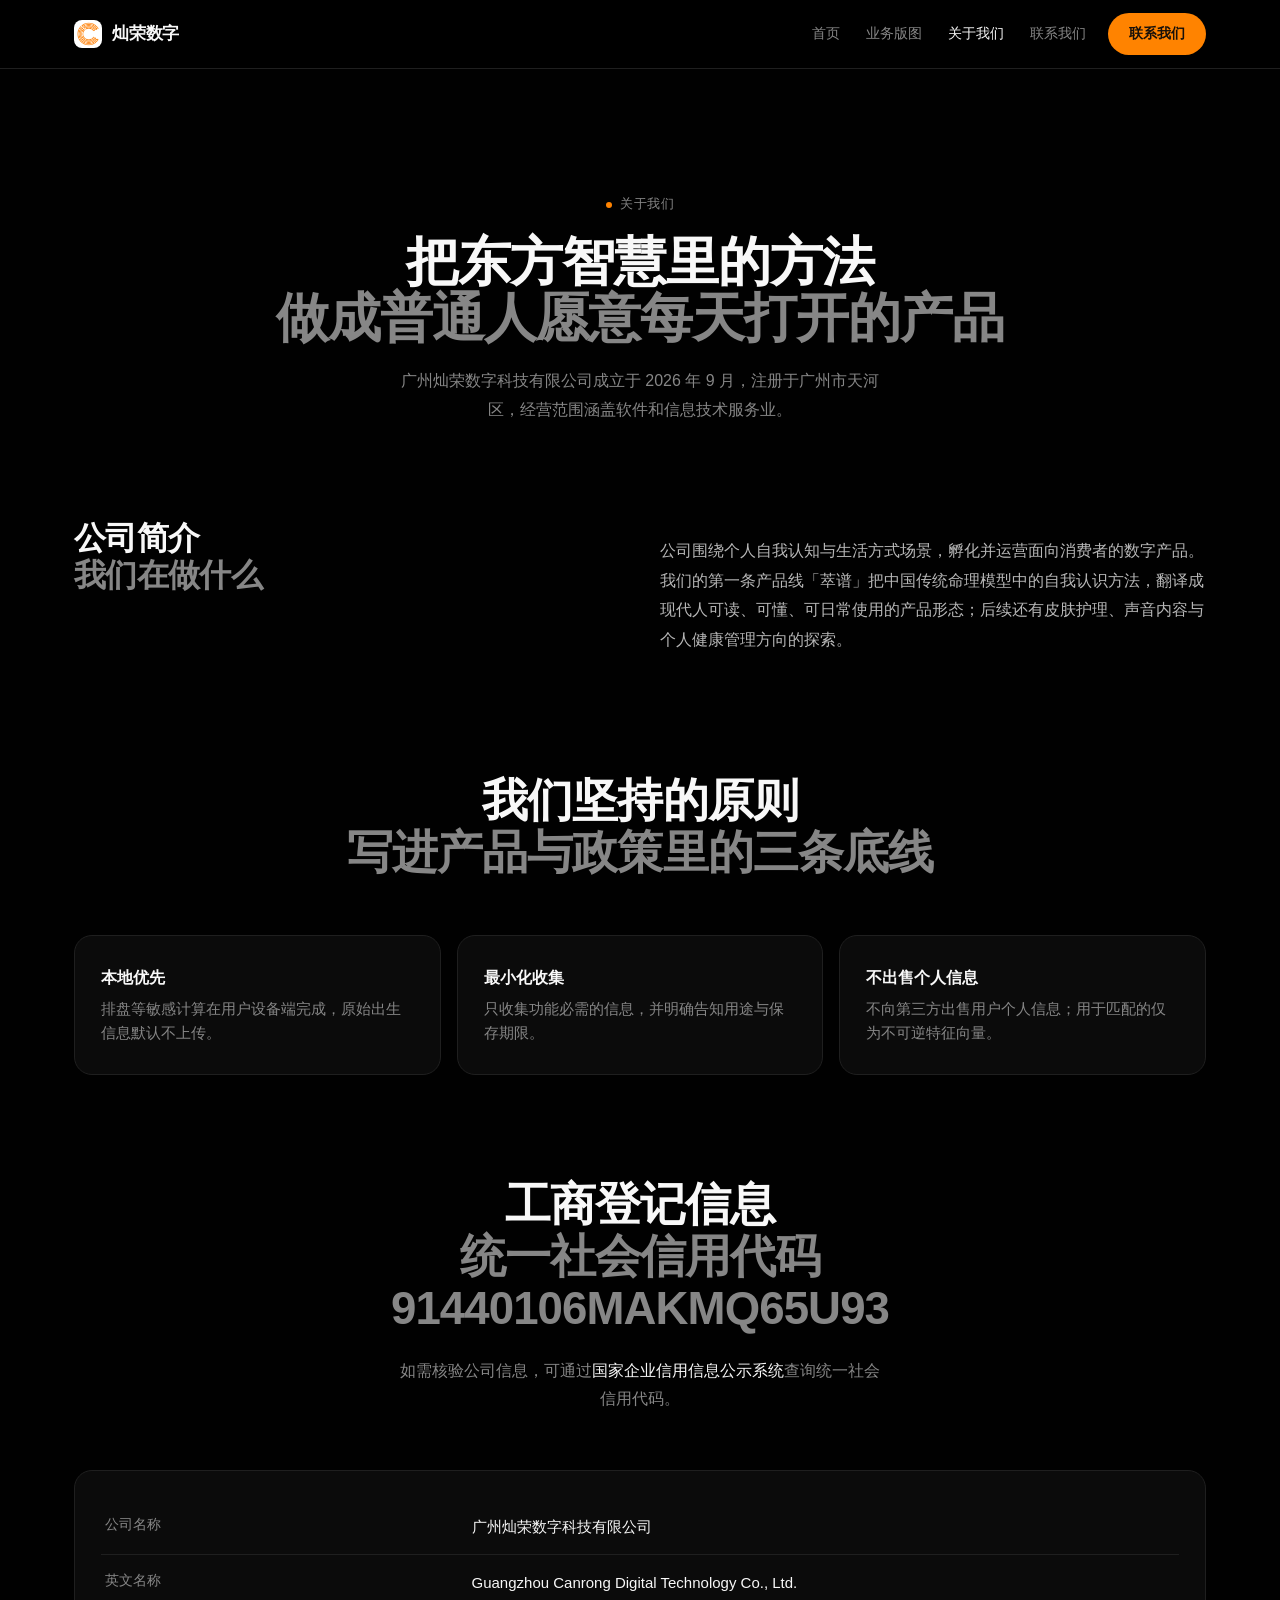
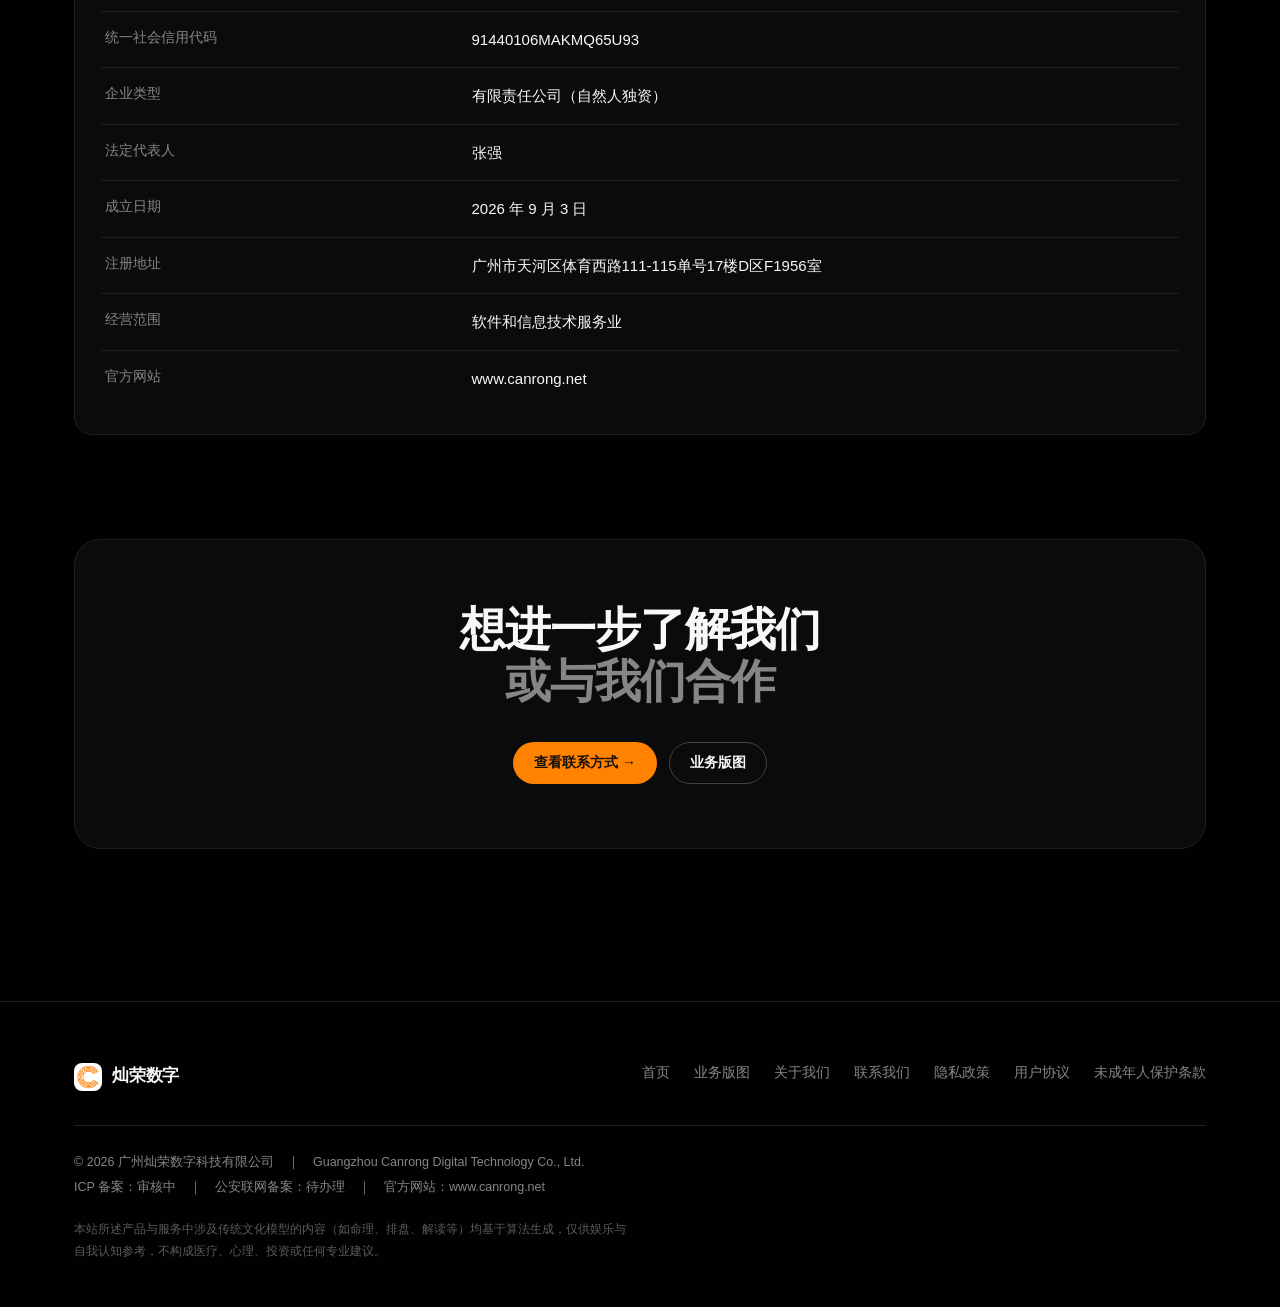
==== commit 175bea44: "fix(site): 静态资源加内容哈希版本号（style.css/logo/icon）—— 绕开 GitHub Pages 10 分钟强缓存导致用户看到旧样式" ====
--- a/about.html
+++ b/about.html
@@ -6,14 +6,14 @@
 <title>关于我们 · 灿荣数字</title>
 <meta name="description" content="广州灿荣数字科技有限公司：以传统文化模型与现代数据技术为底座，围绕自我认知与生活方式场景孵化数字产品。含工商登记信息。">
 <meta name="theme-color" content="#010101">
-<link rel="icon" href="assets/icon.png" type="image/png" sizes="256x256">
-<link rel="stylesheet" href="style.css">
+<link rel="icon" href="assets/icon.png?v=0c6f9cf6" type="image/png" sizes="256x256">
+<link rel="stylesheet" href="style.css?v=0c6f9cf6">
 </head>
 <body>
 
 <header class="site-header">
   <div class="page">
-    <a class="brand" href="index.html" aria-label="广州灿荣数字科技有限公司 首页"><img src="assets/logo.png" alt="" width="28" height="28">灿荣数字</a>
+    <a class="brand" href="index.html" aria-label="广州灿荣数字科技有限公司 首页"><img src="assets/logo.png?v=0c6f9cf6" alt="" width="28" height="28">灿荣数字</a>
     <nav class="nav">
       <a href="index.html">首页</a>
       <a href="business.html">业务版图</a>
@@ -108,7 +108,7 @@
 <footer class="site-footer">
   <div class="page">
     <div class="top">
-      <a class="brand" href="index.html"><img src="assets/logo.png" alt="" width="28" height="28">灿荣数字</a>
+      <a class="brand" href="index.html"><img src="assets/logo.png?v=0c6f9cf6" alt="" width="28" height="28">灿荣数字</a>
       <nav>
         <a href="index.html">首页</a><a href="business.html">业务版图</a><a href="about.html">关于我们</a><a href="contact.html">联系我们</a><a href="privacy.html">隐私政策</a><a href="terms.html">用户协议</a><a href="minors.html">未成年人保护条款</a>
       </nav>
--- a/style.css
+++ b/style.css
@@ -1,11 +1,11 @@
 /* 灿荣数字官网 · A2（Setrex 深色极简）
- * 令牌与主站 Terminal 主题同源（packages/ui/src/styles/theme.css），换算为 hex 以兼容老浏览器。
- * 纪律：页面不写内联色值；底色近纯黑、强调色荧光黄绿、大标题居中、面板圆角细边框。 */
+ * 底色/文字令牌与主站 Terminal 主题同源（hex 化以兼容老浏览器）；强调色取品牌橙 rgb(255,131,0)。
+ * 纪律：页面不写内联色值；底色近纯黑、强调色=品牌橙、大标题居中、面板圆角细边框。 */
 :root{
  --paper:#010101; --paper-2:#040404; --paper-3:#0B0B0B;
  --rule:#1F1F1F; --rule-2:#424242;
  --muted:#868686; --ink-2:#B7B7B7; --ink:#F8F8F8;
- --accent:#CBF62E; --accent-ink:#0B0F02;
+ --accent:#FF8300; --accent-ink:#17100A;
  --radius:18px; --pill:999px; --page:1180px;
  --sans:-apple-system,BlinkMacSystemFont,"Segoe UI","PingFang SC","Hiragino Sans GB","Microsoft YaHei","Noto Sans SC",sans-serif;
 }
@@ -58,16 +58,13 @@
 .stars{position:absolute;inset:0;background:url(assets/stars.svg) repeat;background-size:700px 700px;opacity:.55;z-index:1;-webkit-mask-image:linear-gradient(180deg,#000 55%,transparent);mask-image:linear-gradient(180deg,#000 55%,transparent)}
 .planet{position:relative;height:48vh;min-height:340px;margin-top:-120px}
 .planet .glow,.planet .sphere,.planet .tex,.planet .shade,.planet .rim{position:absolute;left:50%;top:4%;width:min(1500px,178vw);aspect-ratio:1;transform:translateX(-50%);border-radius:50%}
-.planet .glow{top:-26%;width:min(1800px,205vw);background:radial-gradient(circle,rgba(203,246,46,.09) 0%,rgba(203,246,46,0) 58%);filter:blur(30px)}
+.planet .glow{top:-26%;width:min(1800px,205vw);background:radial-gradient(circle,rgba(255,131,0,.10) 0%,rgba(255,131,0,0) 58%);filter:blur(30px)}
 .planet .sphere{background:radial-gradient(circle at 63% 9%,#7E7E7E 0%,#5A5A5A 10%,#3A3A3A 24%,#202020 42%,#111111 62%,#080808 82%,#040404 100%);box-shadow:inset -90px -130px 220px rgba(0,0,0,.95)}
 .planet .tex{background:url(assets/planet-texture.svg);background-size:900px 900px;mix-blend-mode:overlay;opacity:.55}
 .planet .shade{background:radial-gradient(circle at 63% 9%,rgba(255,255,255,.16) 0%,rgba(255,255,255,.04) 14%,rgba(0,0,0,0) 34%,rgba(0,0,0,.35) 62%,rgba(0,0,0,.75) 84%,rgba(0,0,0,.9) 100%)}
-.planet .rim{background:radial-gradient(circle at 63% 9%,rgba(255,255,255,0) 61.6%,rgba(255,255,255,.30) 63.4%,rgba(203,246,46,.14) 64.4%,rgba(255,255,255,0) 66.5%);filter:blur(.6px)}
+.planet .rim{background:radial-gradient(circle at 63% 9%,rgba(255,255,255,0) 61.6%,rgba(255,255,255,.30) 63.4%,rgba(255,131,0,.16) 64.4%,rgba(255,255,255,0) 66.5%);filter:blur(.6px)}
 .planet:after{content:"";position:absolute;left:0;right:0;bottom:0;height:38%;background:linear-gradient(180deg,rgba(1,1,1,0),var(--paper));pointer-events:none}
 @media(max-width:820px){.planet{margin-top:-70px}}
-.planet .glow{top:-24%;width:min(1800px,205vw);background:radial-gradient(circle,rgba(203,246,46,.10) 0%,rgba(203,246,46,0) 60%);filter:blur(30px)}
-.planet .sphere{top:6%;width:min(1500px,178vw);background:radial-gradient(circle at 66% 16%,#EFEFEF 0%,#C6C6C6 8%,#8B8B8B 20%,#464646 38%,#1A1A1A 58%,#0A0A0A 78%,#050505 100%);box-shadow:inset -110px -140px 240px rgba(0,0,0,.95),0 0 90px 6px rgba(203,246,46,.05)}
-.planet .rim{top:6%;width:min(1500px,178vw);background:radial-gradient(circle at 66% 16%,rgba(255,255,255,.45) 0%,rgba(255,255,255,0) 24%);filter:blur(2px)}
 
 /* ── 卡片与面板 ── */
 .grid{display:grid;gap:16px}
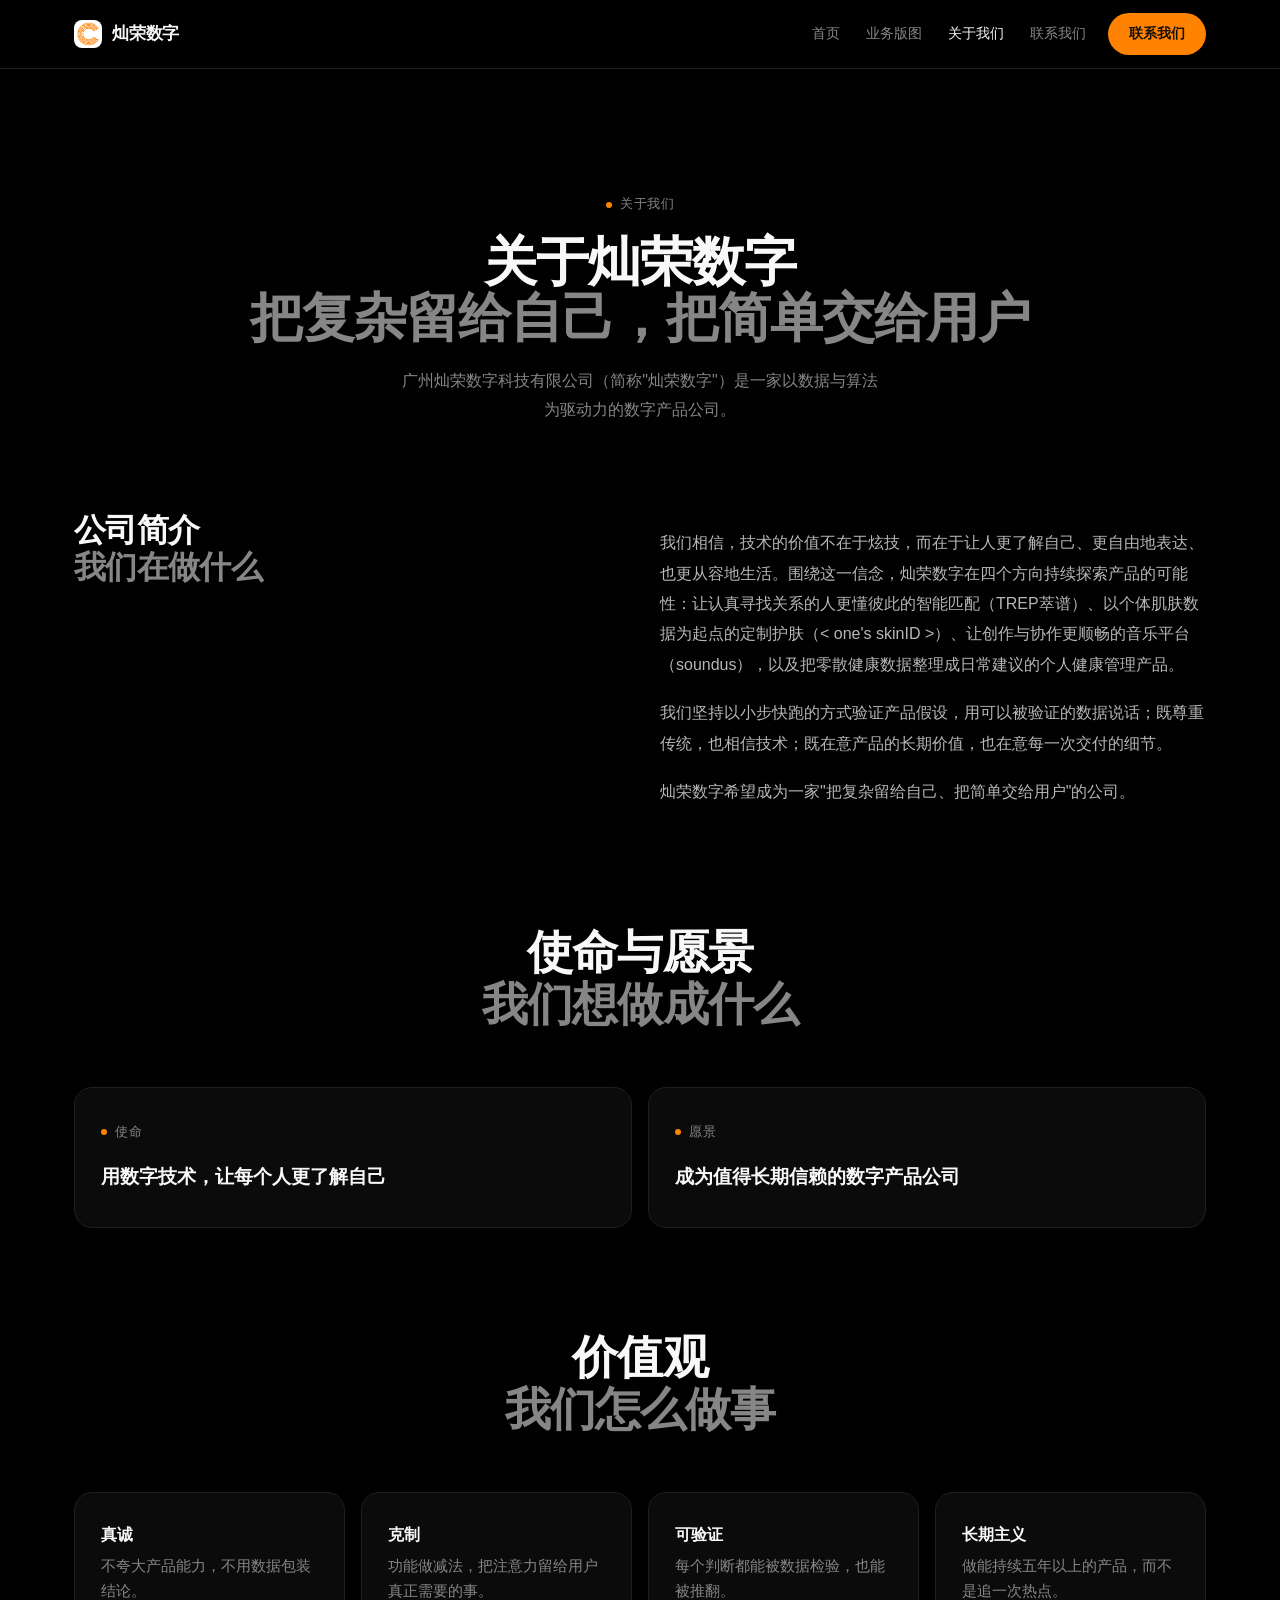
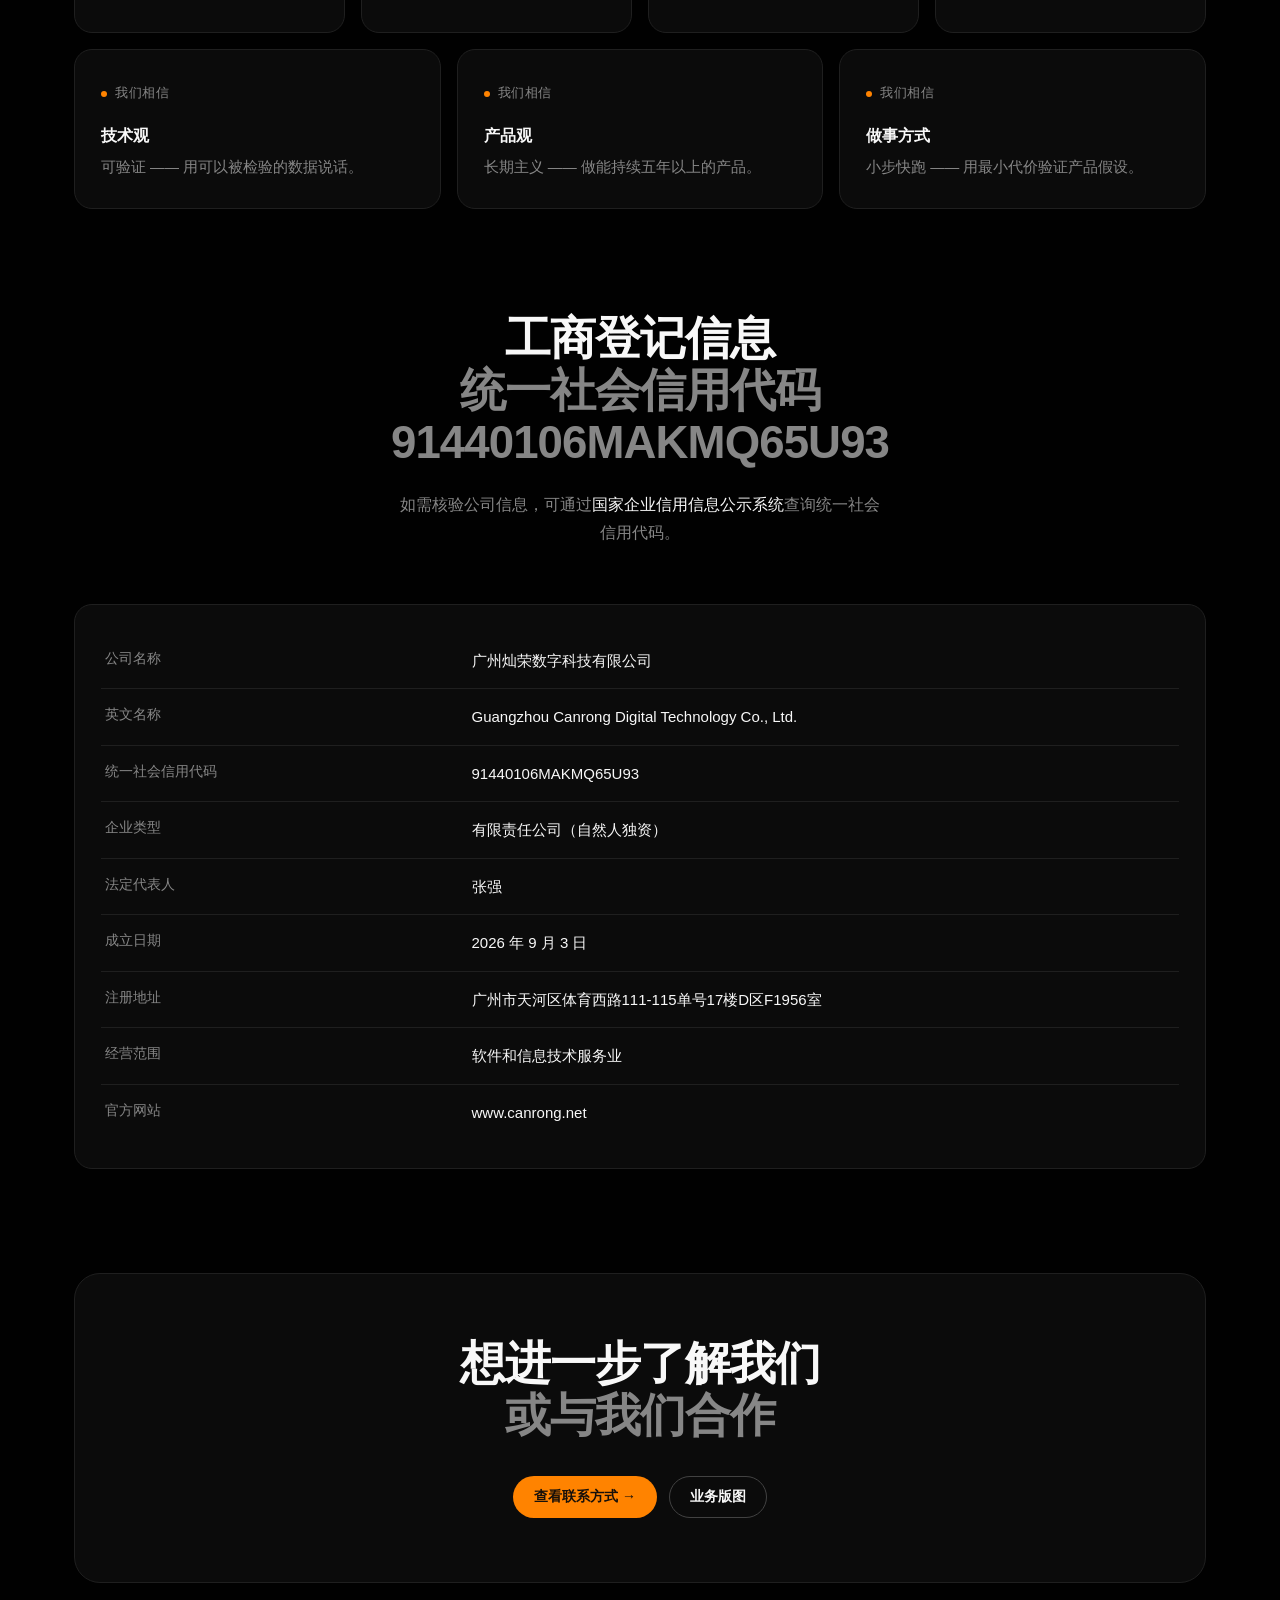
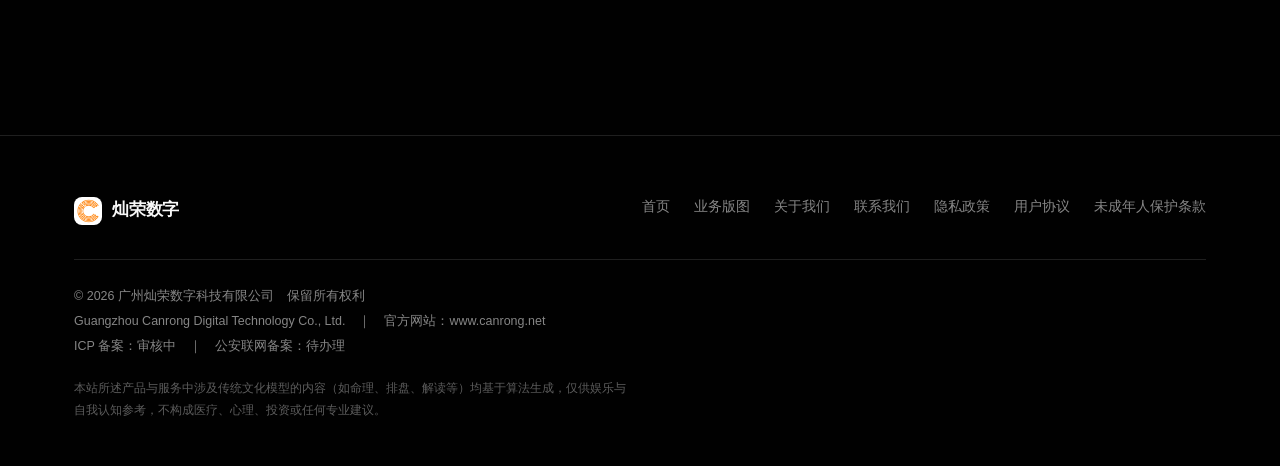
==== commit 70ec3ad7: "feat(site): 文案改为与 App 事实源一致（口号/简介/使命愿景价值观/四条线 tagline+核心能力+使用流程）" ====
--- a/about.html
+++ b/about.html
@@ -3,8 +3,8 @@
 <head>
 <meta charset="utf-8">
 <meta name="viewport" content="width=device-width,initial-scale=1">
-<title>关于我们 · 灿荣数字</title>
-<meta name="description" content="广州灿荣数字科技有限公司：以传统文化模型与现代数据技术为底座，围绕自我认知与生活方式场景孵化数字产品。含工商登记信息。">
+<title>关于灿荣数字 · 广州灿荣数字科技有限公司</title>
+<meta name="description" content="灿荣数字（广州灿荣数字科技有限公司）以数据与算法为驱动力，业务覆盖智能社交、定制护肤、音乐共创与个人健康管理。含使命、愿景、价值观与工商登记信息。">
 <meta name="theme-color" content="#010101">
 <link rel="icon" href="assets/icon.png?v=0c6f9cf6" type="image/png" sizes="256x256">
 <link rel="stylesheet" href="style.css?v=0c6f9cf6">
@@ -28,20 +28,22 @@
   <div class="page">
     <div class="page-head">
       <span class="kicker"><i></i>关于我们</span>
-      <h1 class="display">把东方智慧里的方法<span>做成普通人愿意每天打开的产品</span></h1>
-      <p class="lead">广州灿荣数字科技有限公司成立于 2026 年 9 月，注册于广州市天河区，经营范围涵盖软件和信息技术服务业。</p>
+      <h1 class="display">关于灿荣数字<span>把复杂留给自己，把简单交给用户</span></h1>
+      <p class="lead">广州灿荣数字科技有限公司（简称"灿荣数字"）是一家以数据与算法为驱动力的数字产品公司。</p>
     </div>
   </div>
 </section>
 
-<section class="section" style="padding-top:56px">
+<section class="section" style="padding-top:48px">
   <div class="page">
     <div class="grid cols-2" style="gap:40px;align-items:start">
       <div>
         <h2 class="display" style="font-size:clamp(1.5rem,1.8vw + .7rem,2rem)">公司简介<span>我们在做什么</span></h2>
       </div>
       <div>
-        <p style="font-size:16px;line-height:1.85">公司围绕个人自我认知与生活方式场景，孵化并运营面向消费者的数字产品。我们的第一条产品线「萃谱」把中国传统命理模型中的自我认识方法，翻译成现代人可读、可懂、可日常使用的产品形态；后续还有皮肤护理、声音内容与个人健康管理方向的探索。</p>
+        <p style="font-size:16px;line-height:1.9">我们相信，技术的价值不在于炫技，而在于让人更了解自己、更自由地表达、也更从容地生活。围绕这一信念，灿荣数字在四个方向持续探索产品的可能性：让认真寻找关系的人更懂彼此的智能匹配（TREP萃谱）、以个体肌肤数据为起点的定制护肤（&lt; one's skinID &gt;）、让创作与协作更顺畅的音乐平台（soundus），以及把零散健康数据整理成日常建议的个人健康管理产品。</p>
+        <p style="font-size:16px;line-height:1.9;margin-top:18px">我们坚持以小步快跑的方式验证产品假设，用可以被验证的数据说话；既尊重传统，也相信技术；既在意产品的长期价值，也在意每一次交付的细节。</p>
+        <p style="font-size:16px;line-height:1.9;margin-top:18px">灿荣数字希望成为一家"把复杂留给自己、把简单交给用户"的公司。</p>
       </div>
     </div>
   </div>
@@ -50,21 +52,36 @@
 <section class="section" style="padding-top:0">
   <div class="page">
     <div class="sec-head">
-      <h2 class="display">我们坚持的原则<span>写进产品与政策里的三条底线</span></h2>
+      <h2 class="display">使命与愿景<span>我们想做成什么</span></h2>
     </div>
-    <div class="grid cols-3">
+    <div class="grid cols-2">
       <article class="panel">
-        <h3>本地优先</h3>
-        <p>排盘等敏感计算在用户设备端完成，原始出生信息默认不上传。</p>
+        <span class="kicker"><i></i>使命</span>
+        <h3 style="font-size:19px">用数字技术，让每个人更了解自己</h3>
       </article>
       <article class="panel">
-        <h3>最小化收集</h3>
-        <p>只收集功能必需的信息，并明确告知用途与保存期限。</p>
+        <span class="kicker"><i></i>愿景</span>
+        <h3 style="font-size:19px">成为值得长期信赖的数字产品公司</h3>
       </article>
-      <article class="panel">
-        <h3>不出售个人信息</h3>
-        <p>不向第三方出售用户个人信息；用于匹配的仅为不可逆特征向量。</p>
-      </article>
+    </div>
+  </div>
+</section>
+
+<section class="section" style="padding-top:0">
+  <div class="page">
+    <div class="sec-head">
+      <h2 class="display">价值观<span>我们怎么做事</span></h2>
+    </div>
+    <div class="grid cols-4">
+      <article class="panel"><h3>真诚</h3><p>不夸大产品能力，不用数据包装结论。</p></article>
+      <article class="panel"><h3>克制</h3><p>功能做减法，把注意力留给用户真正需要的事。</p></article>
+      <article class="panel"><h3>可验证</h3><p>每个判断都能被数据检验，也能被推翻。</p></article>
+      <article class="panel"><h3>长期主义</h3><p>做能持续五年以上的产品，而不是追一次热点。</p></article>
+    </div>
+    <div class="grid cols-3" style="margin-top:16px">
+      <article class="panel"><span class="kicker"><i></i>我们相信</span><h3>技术观</h3><p>可验证 —— 用可以被检验的数据说话。</p></article>
+      <article class="panel"><span class="kicker"><i></i>我们相信</span><h3>产品观</h3><p>长期主义 —— 做能持续五年以上的产品。</p></article>
+      <article class="panel"><span class="kicker"><i></i>我们相信</span><h3>做事方式</h3><p>小步快跑 —— 用最小代价验证产品假设。</p></article>
     </div>
   </div>
 </section>
@@ -114,8 +131,9 @@
       </nav>
     </div>
     <div class="legal">
-      © 2026 广州灿荣数字科技有限公司　｜　Guangzhou Canrong Digital Technology Co., Ltd.<br>
-      <span>ICP 备案：审核中</span>　｜　<span>公安联网备案：待办理</span>　｜　<span>官方网站：www.canrong.net</span>
+      © 2026 广州灿荣数字科技有限公司　保留所有权利<br>
+      Guangzhou Canrong Digital Technology Co., Ltd.　｜　官方网站：www.canrong.net<br>
+      <span>ICP 备案：审核中</span>　｜　<span>公安联网备案：待办理</span>
     </div>
     <p class="disclaimer">本站所述产品与服务中涉及传统文化模型的内容（如命理、排盘、解读等）均基于算法生成，仅供娱乐与自我认知参考，不构成医疗、心理、投资或任何专业建议。</p>
   </div>
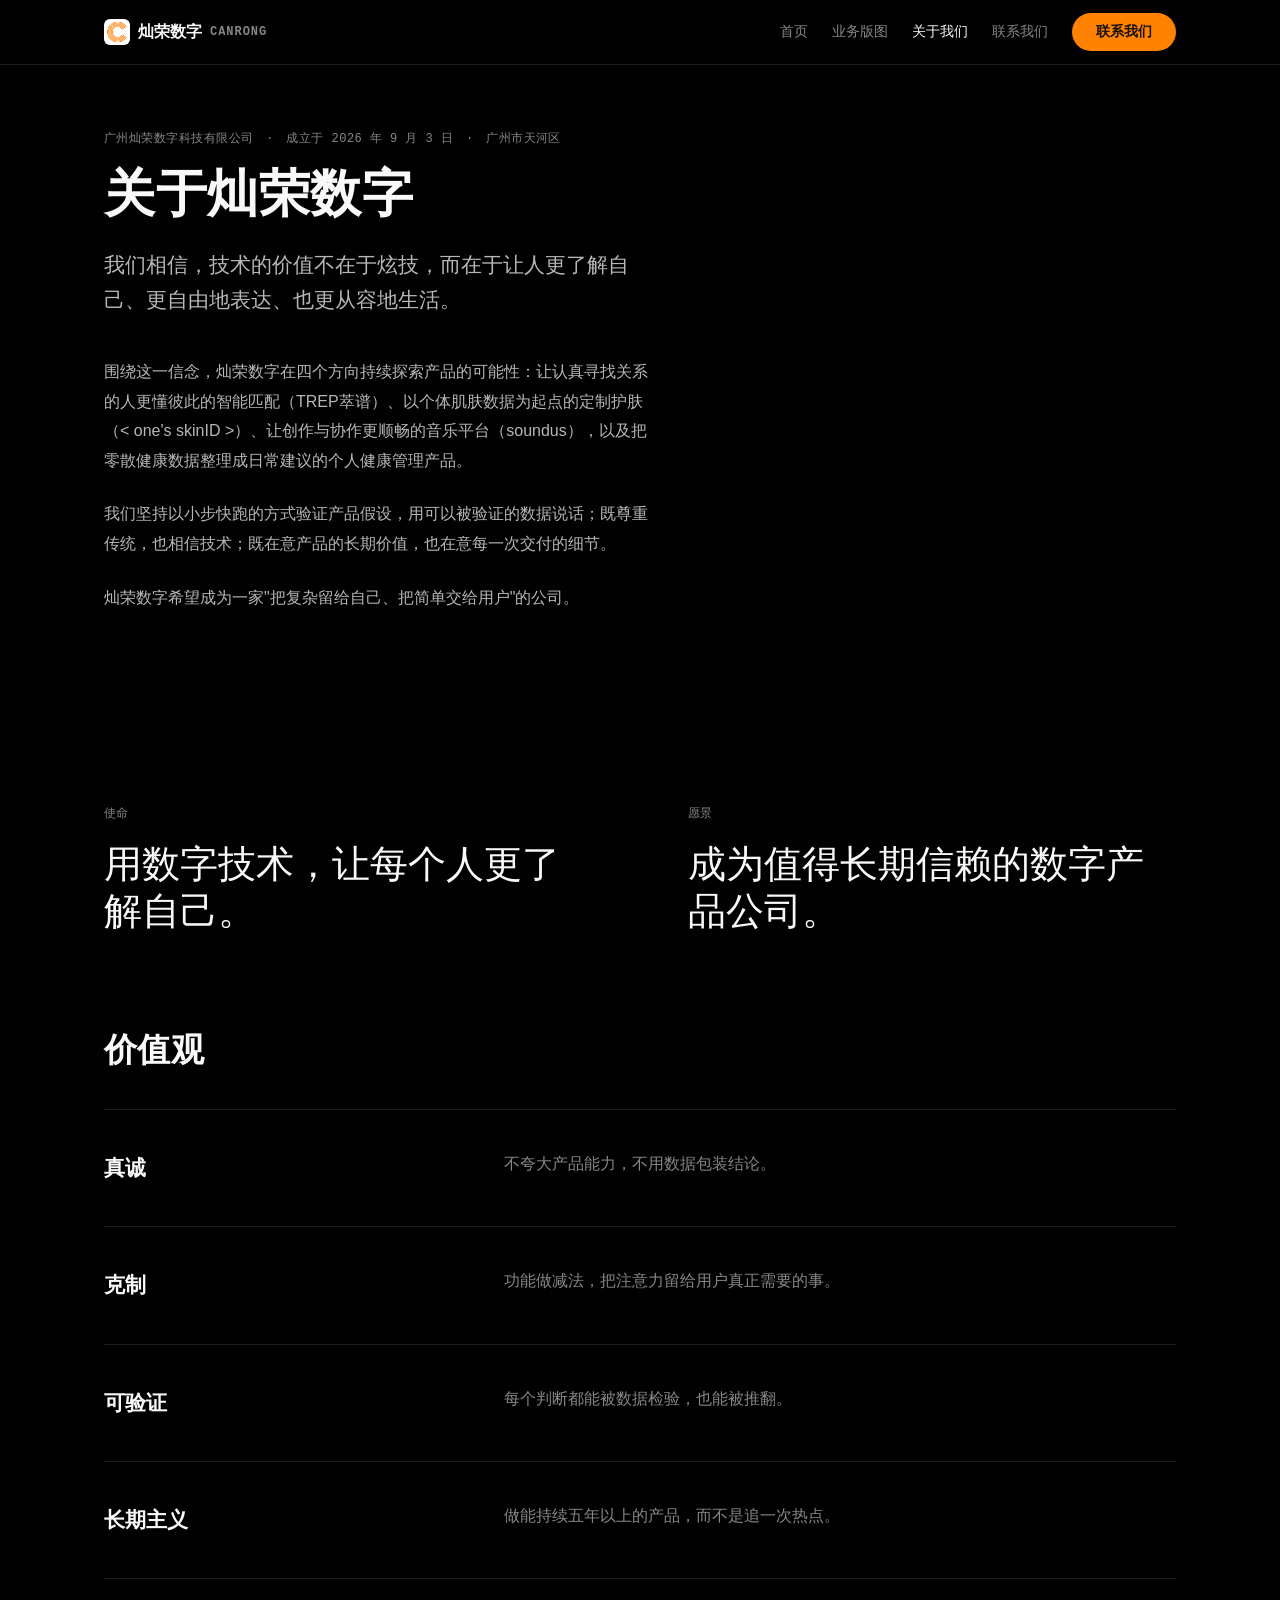
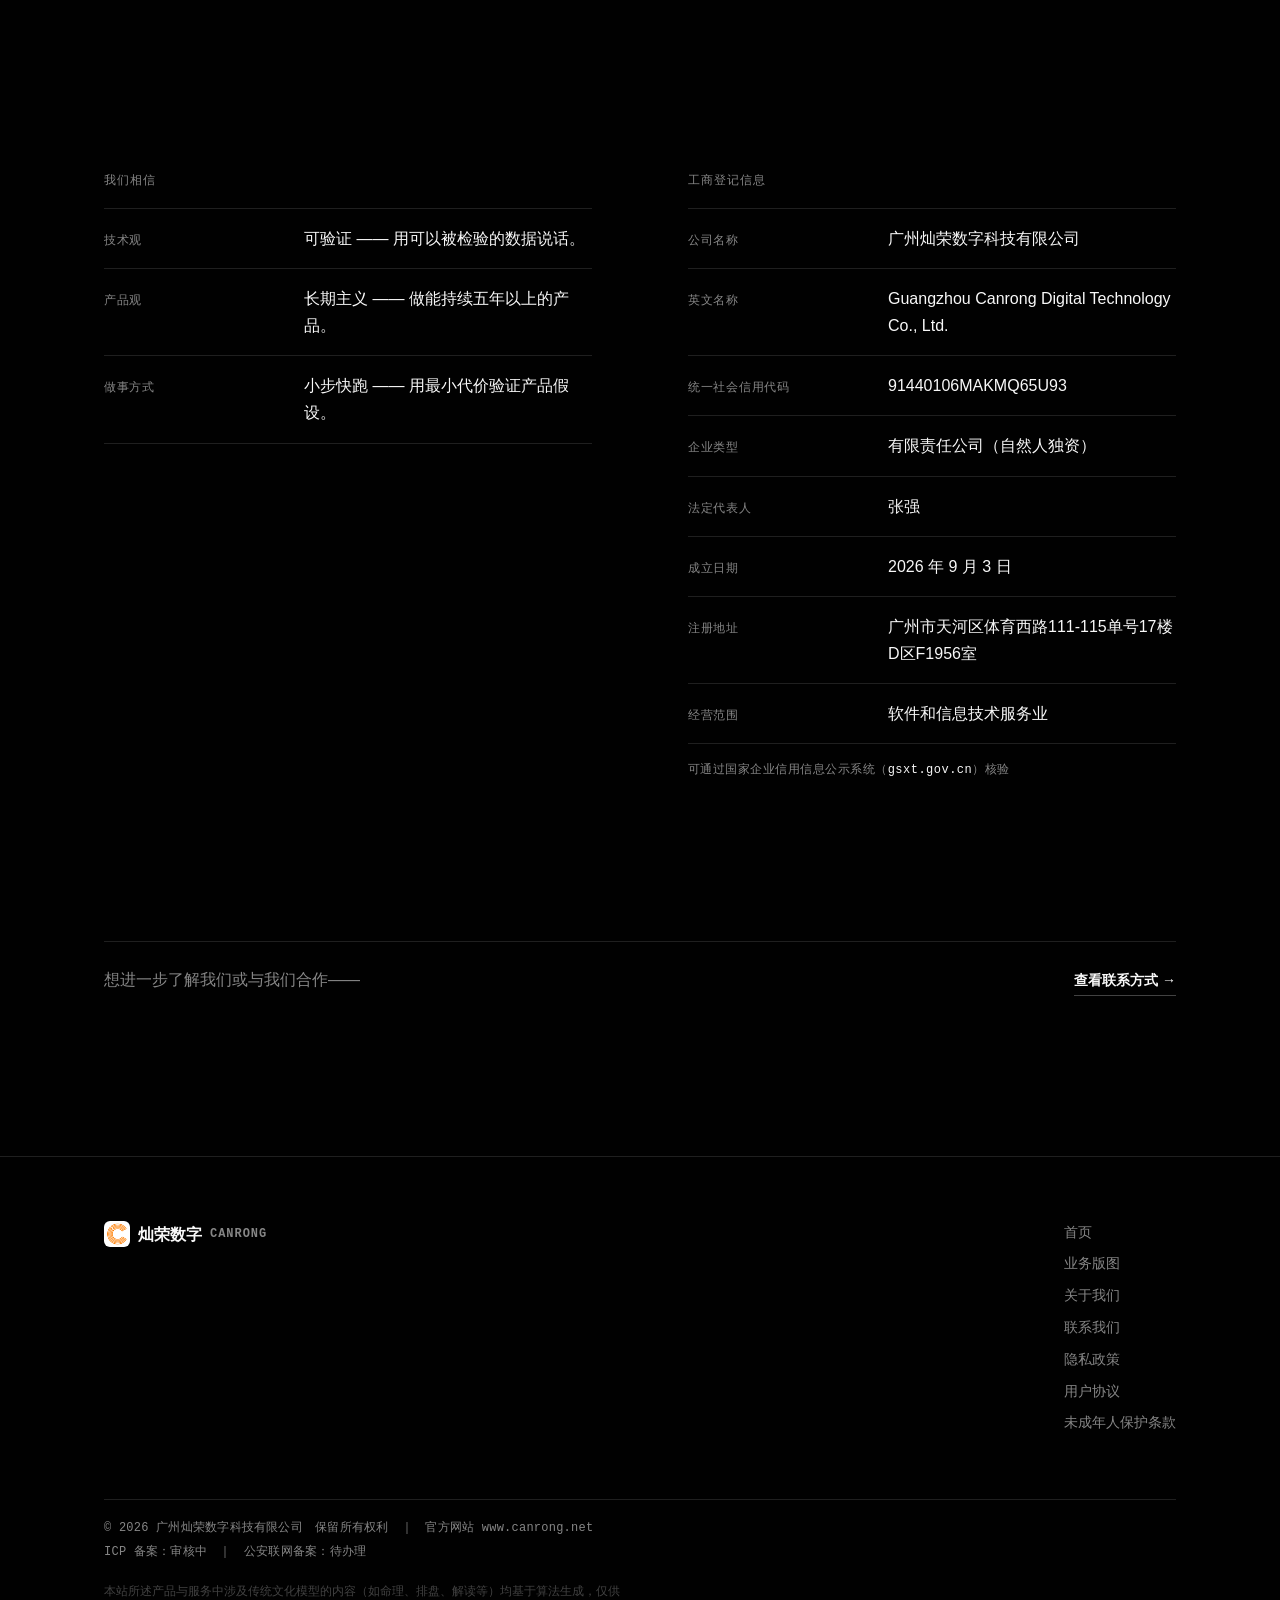
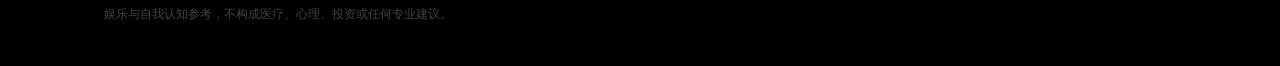
==== commit 57938ed5: "refactor(site): 按 Hallmark 重做版式语言 v3（左对齐编辑式 · 细分隔线替代卡片 · 非对称栏宽 · 三族字体 · 4pt/1.333 刻度）" ====
--- a/about.html
+++ b/about.html
@@ -6,14 +6,14 @@
 <title>关于灿荣数字 · 广州灿荣数字科技有限公司</title>
 <meta name="description" content="灿荣数字（广州灿荣数字科技有限公司）以数据与算法为驱动力，业务覆盖智能社交、定制护肤、音乐共创与个人健康管理。含使命、愿景、价值观与工商登记信息。">
 <meta name="theme-color" content="#010101">
-<link rel="icon" href="assets/icon.png?v=0c6f9cf6" type="image/png" sizes="256x256">
-<link rel="stylesheet" href="style.css?v=0c6f9cf6">
+<link rel="icon" href="assets/icon.png?v=328f4905" type="image/png" sizes="256x256">
+<link rel="stylesheet" href="style.css?v=328f4905">
 </head>
 <body>
 
 <header class="site-header">
   <div class="page">
-    <a class="brand" href="index.html" aria-label="广州灿荣数字科技有限公司 首页"><img src="assets/logo.png?v=0c6f9cf6" alt="" width="28" height="28">灿荣数字</a>
+    <a class="brand" href="index.html" aria-label="广州灿荣数字科技有限公司 首页"><img src="assets/logo.png?v=328f4905" alt="" width="26" height="26">灿荣数字<em>CANRONG</em></a>
     <nav class="nav">
       <a href="index.html">首页</a>
       <a href="business.html">业务版图</a>
@@ -24,100 +24,97 @@
   </div>
 </header>
 
-<section class="section" style="padding:120px 0 40px">
+<section class="section head">
   <div class="page">
-    <div class="page-head">
-      <span class="kicker"><i></i>关于我们</span>
-      <h1 class="display">关于灿荣数字<span>把复杂留给自己，把简单交给用户</span></h1>
-      <p class="lead">广州灿荣数字科技有限公司（简称"灿荣数字"）是一家以数据与算法为驱动力的数字产品公司。</p>
+    <p class="note">广州灿荣数字科技有限公司　·　成立于 2026 年 9 月 3 日　·　广州市天河区</p>
+    <h1 class="display" style="margin-top:var(--s-md)">关于灿荣数字</h1>
+    <p class="lede">我们相信，技术的价值不在于炫技，而在于让人更了解自己、更自由地表达、也更从容地生活。</p>
+  </div>
+</section>
+
+<section class="section flush">
+  <div class="page">
+    <div class="prose">
+      <p>围绕这一信念，灿荣数字在四个方向持续探索产品的可能性：让认真寻找关系的人更懂彼此的智能匹配（TREP萃谱）、以个体肌肤数据为起点的定制护肤（&lt; one's skinID &gt;）、让创作与协作更顺畅的音乐平台（soundus），以及把零散健康数据整理成日常建议的个人健康管理产品。</p>
+      <p>我们坚持以小步快跑的方式验证产品假设，用可以被验证的数据说话；既尊重传统，也相信技术；既在意产品的长期价值，也在意每一次交付的细节。</p>
+      <p>灿荣数字希望成为一家"把复杂留给自己、把简单交给用户"的公司。</p>
     </div>
   </div>
 </section>
 
-<section class="section" style="padding-top:48px">
+<section class="section">
   <div class="page">
-    <div class="grid cols-2" style="gap:40px;align-items:start">
+    <div class="pull-pair">
       <div>
-        <h2 class="display" style="font-size:clamp(1.5rem,1.8vw + .7rem,2rem)">公司简介<span>我们在做什么</span></h2>
+        <p class="note">使命</p>
+        <p class="pull" style="margin-top:var(--s-md)">用数字技术，让每个人更了解自己。</p>
       </div>
       <div>
-        <p style="font-size:16px;line-height:1.9">我们相信，技术的价值不在于炫技，而在于让人更了解自己、更自由地表达、也更从容地生活。围绕这一信念，灿荣数字在四个方向持续探索产品的可能性：让认真寻找关系的人更懂彼此的智能匹配（TREP萃谱）、以个体肌肤数据为起点的定制护肤（&lt; one's skinID &gt;）、让创作与协作更顺畅的音乐平台（soundus），以及把零散健康数据整理成日常建议的个人健康管理产品。</p>
-        <p style="font-size:16px;line-height:1.9;margin-top:18px">我们坚持以小步快跑的方式验证产品假设，用可以被验证的数据说话；既尊重传统，也相信技术；既在意产品的长期价值，也在意每一次交付的细节。</p>
-        <p style="font-size:16px;line-height:1.9;margin-top:18px">灿荣数字希望成为一家"把复杂留给自己、把简单交给用户"的公司。</p>
+        <p class="note">愿景</p>
+        <p class="pull" style="margin-top:var(--s-md)">成为值得长期信赖的数字产品公司。</p>
       </div>
     </div>
   </div>
 </section>
 
-<section class="section" style="padding-top:0">
+<section class="section flush">
   <div class="page">
-    <div class="sec-head">
-      <h2 class="display">使命与愿景<span>我们想做成什么</span></h2>
-    </div>
-    <div class="grid cols-2">
-      <article class="panel">
-        <span class="kicker"><i></i>使命</span>
-        <h3 style="font-size:19px">用数字技术，让每个人更了解自己</h3>
+    <h2 class="display">价值观</h2>
+    <div class="rows glossary" style="margin-top:var(--s-xl)">
+      <article>
+        <div><h3>真诚</h3></div>
+        <div><p>不夸大产品能力，不用数据包装结论。</p></div>
       </article>
-      <article class="panel">
-        <span class="kicker"><i></i>愿景</span>
-        <h3 style="font-size:19px">成为值得长期信赖的数字产品公司</h3>
+      <article>
+        <div><h3>克制</h3></div>
+        <div><p>功能做减法，把注意力留给用户真正需要的事。</p></div>
+      </article>
+      <article>
+        <div><h3>可验证</h3></div>
+        <div><p>每个判断都能被数据检验，也能被推翻。</p></div>
+      </article>
+      <article>
+        <div><h3>长期主义</h3></div>
+        <div><p>做能持续五年以上的产品，而不是追一次热点。</p></div>
       </article>
     </div>
   </div>
 </section>
 
-<section class="section" style="padding-top:0">
+<section class="section">
   <div class="page">
-    <div class="sec-head">
-      <h2 class="display">价值观<span>我们怎么做事</span></h2>
-    </div>
-    <div class="grid cols-4">
-      <article class="panel"><h3>真诚</h3><p>不夸大产品能力，不用数据包装结论。</p></article>
-      <article class="panel"><h3>克制</h3><p>功能做减法，把注意力留给用户真正需要的事。</p></article>
-      <article class="panel"><h3>可验证</h3><p>每个判断都能被数据检验，也能被推翻。</p></article>
-      <article class="panel"><h3>长期主义</h3><p>做能持续五年以上的产品，而不是追一次热点。</p></article>
-    </div>
-    <div class="grid cols-3" style="margin-top:16px">
-      <article class="panel"><span class="kicker"><i></i>我们相信</span><h3>技术观</h3><p>可验证 —— 用可以被检验的数据说话。</p></article>
-      <article class="panel"><span class="kicker"><i></i>我们相信</span><h3>产品观</h3><p>长期主义 —— 做能持续五年以上的产品。</p></article>
-      <article class="panel"><span class="kicker"><i></i>我们相信</span><h3>做事方式</h3><p>小步快跑 —— 用最小代价验证产品假设。</p></article>
+    <div class="facts">
+      <div>
+        <h3>我们相信</h3>
+        <dl class="spec">
+          <div><dt>技术观</dt><dd>可验证 —— 用可以被检验的数据说话。</dd></div>
+          <div><dt>产品观</dt><dd>长期主义 —— 做能持续五年以上的产品。</dd></div>
+          <div><dt>做事方式</dt><dd>小步快跑 —— 用最小代价验证产品假设。</dd></div>
+        </dl>
+      </div>
+      <div>
+        <h3>工商登记信息</h3>
+        <dl class="spec">
+          <div><dt>公司名称</dt><dd>广州灿荣数字科技有限公司</dd></div>
+          <div><dt>英文名称</dt><dd>Guangzhou Canrong Digital Technology Co., Ltd.</dd></div>
+          <div><dt>统一社会信用代码</dt><dd>91440106MAKMQ65U93</dd></div>
+          <div><dt>企业类型</dt><dd>有限责任公司（自然人独资）</dd></div>
+          <div><dt>法定代表人</dt><dd>张强</dd></div>
+          <div><dt>成立日期</dt><dd>2026 年 9 月 3 日</dd></div>
+          <div><dt>注册地址</dt><dd>广州市天河区体育西路111-115单号17楼D区F1956室</dd></div>
+          <div><dt>经营范围</dt><dd>软件和信息技术服务业</dd></div>
+        </dl>
+        <p class="note" style="margin-top:var(--s-md)">可通过国家企业信用信息公示系统（<a href="https://www.gsxt.gov.cn/" target="_blank" rel="noopener">gsxt.gov.cn</a>）核验</p>
+      </div>
     </div>
   </div>
 </section>
 
-<section class="section" style="padding-top:0">
+<section class="section tight">
   <div class="page">
-    <div class="sec-head">
-      <h2 class="display">工商登记信息<span>统一社会信用代码 91440106MAKMQ65U93</span></h2>
-      <p class="lead">如需核验公司信息，可通过<a href="https://www.gsxt.gov.cn/" target="_blank" rel="noopener">国家企业信用信息公示系统</a>查询统一社会信用代码。</p>
-    </div>
-    <div class="panel">
-      <table class="info">
-        <tbody>
-          <tr><th>公司名称</th><td>广州灿荣数字科技有限公司</td></tr>
-          <tr><th>英文名称</th><td>Guangzhou Canrong Digital Technology Co., Ltd.</td></tr>
-          <tr><th>统一社会信用代码</th><td>91440106MAKMQ65U93</td></tr>
-          <tr><th>企业类型</th><td>有限责任公司（自然人独资）</td></tr>
-          <tr><th>法定代表人</th><td>张强</td></tr>
-          <tr><th>成立日期</th><td>2026 年 9 月 3 日</td></tr>
-          <tr><th>注册地址</th><td>广州市天河区体育西路111-115单号17楼D区F1956室</td></tr>
-          <tr><th>经营范围</th><td>软件和信息技术服务业</td></tr>
-          <tr><th>官方网站</th><td>www.canrong.net</td></tr>
-        </tbody>
-      </table>
-    </div>
-  </div>
-</section>
-
-<section class="section" style="padding-top:0">
-  <div class="page">
-    <div class="cta-band">
-      <h2 class="display">想进一步了解我们<span>或与我们合作</span></h2>
-      <div class="actions">
-        <a class="btn btn-primary" href="contact.html">查看联系方式 →</a>
-        <a class="btn btn-ghost" href="business.html">业务版图</a>
-      </div>
+    <div class="endnote">
+      <p>想进一步了解我们或与我们合作——</p>
+      <a class="link-line" href="contact.html">查看联系方式 →</a>
     </div>
   </div>
 </section>
@@ -125,15 +122,14 @@
 <footer class="site-footer">
   <div class="page">
     <div class="top">
-      <a class="brand" href="index.html"><img src="assets/logo.png?v=0c6f9cf6" alt="" width="28" height="28">灿荣数字</a>
+      <a class="brand" href="index.html"><img src="assets/logo.png?v=328f4905" alt="" width="26" height="26">灿荣数字<em>CANRONG</em></a>
       <nav>
         <a href="index.html">首页</a><a href="business.html">业务版图</a><a href="about.html">关于我们</a><a href="contact.html">联系我们</a><a href="privacy.html">隐私政策</a><a href="terms.html">用户协议</a><a href="minors.html">未成年人保护条款</a>
       </nav>
     </div>
     <div class="legal">
-      © 2026 广州灿荣数字科技有限公司　保留所有权利<br>
-      Guangzhou Canrong Digital Technology Co., Ltd.　｜　官方网站：www.canrong.net<br>
-      <span>ICP 备案：审核中</span>　｜　<span>公安联网备案：待办理</span>
+      © 2026 广州灿荣数字科技有限公司　保留所有权利　｜　官方网站 www.canrong.net<br>
+      ICP 备案：审核中　｜　公安联网备案：待办理
     </div>
     <p class="disclaimer">本站所述产品与服务中涉及传统文化模型的内容（如命理、排盘、解读等）均基于算法生成，仅供娱乐与自我认知参考，不构成医疗、心理、投资或任何专业建议。</p>
   </div>
--- a/style.css
+++ b/style.css
@@ -1,62 +1,149 @@
-/* 灿荣数字官网 · A2（Setrex 深色极简）
- * 底色/文字令牌与主站 Terminal 主题同源（hex 化以兼容老浏览器）；强调色取品牌橙 rgb(255,131,0)。
- * 纪律：页面不写内联色值；底色近纯黑、强调色=品牌橙、大标题居中、面板圆角细边框。 */
+/* 灿荣数字官网 · A2（Setrex 深色极简）· v3 版式语言
+ * 依据 Hallmark 反 AI 味规则重做（third-party/hallmark-skill/references/layout-and-space.md、typography.md）：
+ *   ① 取消「全站居中」——改为左对齐编辑式版式（居中只保留首页 Hero，那是用户选定的参考图）
+ *   ② 取消「卡片墙 / 面板套面板」——改用细分隔线 + 悬挂数字 + 非对称栏宽
+ *   ③ 间距不再处处相等——按 4pt 刻度的九档命名使用，同页混用大小档
+ *   ④ 字体成对：正文系统无衬线 · 显示用中文衬线（display）· 数字与微标用等宽（outlier，仅两个角色）
+ *   ⑤ 颜色一律走令牌（页面内联色值必须为 0）；无渐变标题 / 无光晕 / 无动画装饰
+ * 令牌色值与主站 Terminal 主题同源（hex 化以兼容旧浏览器），强调色 = 品牌橙 rgb(255,131,0)。 */
 :root{
  --paper:#010101; --paper-2:#040404; --paper-3:#0B0B0B;
  --rule:#1F1F1F; --rule-2:#424242;
  --muted:#868686; --ink-2:#B7B7B7; --ink:#F8F8F8;
  --accent:#FF8300; --accent-ink:#17100A;
- --radius:18px; --pill:999px; --page:1180px;
- --sans:-apple-system,BlinkMacSystemFont,"Segoe UI","PingFang SC","Hiragino Sans GB","Microsoft YaHei","Noto Sans SC",sans-serif;
+ /* 间距刻度：4pt 基准，九档，按用途命名（不再手写 px） */
+ --s-3xs:.125rem; --s-2xs:.25rem; --s-xs:.5rem; --s-sm:.75rem; --s-md:1rem;
+ --s-lg:1.5rem; --s-xl:2.5rem; --s-2xl:4rem; --s-3xl:6rem;
+ /* 字号刻度：perfect fourth 1.333 */
+ --t-xs:.75rem; --t-sm:.875rem; --t-md:1rem; --t-lg:1.333rem;
+ --t-xl:1.777rem; --t-2xl:2.369rem; --t-3xl:3.157rem;
+ --page:1120px; --pill:999px;
+ /* 字体三族为上限：body 系统无衬线 / display 中文衬线 / mono 数字与微标 */
+ --font-body:-apple-system,BlinkMacSystemFont,"Segoe UI","PingFang SC","Hiragino Sans GB","Microsoft YaHei","Noto Sans SC",sans-serif;
+ --font-display:"Songti SC","Source Han Serif SC","Noto Serif SC",Georgia,"Times New Roman",serif;
+ --font-mono:ui-monospace,SFMono-Regular,"SF Mono",Menlo,Consolas,monospace;
 }
 *{box-sizing:border-box}
-html{-webkit-text-size-adjust:100%;scroll-behavior:smooth}
-body{margin:0;background:var(--paper);color:var(--ink-2);font:16px/1.7 var(--sans);-webkit-font-smoothing:antialiased}
+html{-webkit-text-size-adjust:100%;overflow-x:clip;scroll-behavior:smooth}
+body{margin:0;background:var(--paper);color:var(--ink-2);font:var(--t-md)/1.7 var(--font-body);overflow-x:clip;-webkit-font-smoothing:antialiased}
 img{max-width:100%;display:block}
 a{color:var(--ink);text-decoration:none;transition:color .15s ease}
 a:hover{color:var(--accent)}
-:focus-visible{outline:2px solid var(--accent);outline-offset:3px;border-radius:8px}
-.page{max-width:var(--page);margin:0 auto;padding:0 24px}
-
-/* ── 顶栏：三段式（品牌 · 导航 · 胶囊 CTA）── */
-.site-header{position:sticky;top:0;z-index:50;background:rgba(1,1,1,.78);-webkit-backdrop-filter:blur(14px);backdrop-filter:blur(14px);border-bottom:1px solid var(--rule)}
-.site-header .page{display:flex;align-items:center;gap:22px;height:68px}
-.brand{display:flex;align-items:center;gap:10px;font-weight:700;color:var(--ink);font-size:17px;letter-spacing:-.01em;white-space:nowrap}
-.brand img{width:28px;height:28px;border-radius:8px}
-.nav{display:flex;gap:26px;margin-left:auto;font-size:14px}
+:focus-visible{outline:2px solid var(--accent);outline-offset:3px}
+.page{max-width:var(--page);margin:0 auto;padding:0 var(--s-lg)}
+
+/* ── 顶栏（用户选定的 A2 三段式；只保留一条细线，不做玻璃堆叠）── */
+.site-header{position:sticky;top:0;z-index:200;background:var(--paper);border-bottom:1px solid var(--rule)}
+.site-header .page{display:flex;align-items:center;gap:var(--s-lg);height:64px}
+.brand{display:flex;align-items:center;gap:var(--s-xs);font-weight:600;color:var(--ink);font-size:var(--t-md);white-space:nowrap}
+.brand img{width:26px;height:26px;border-radius:6px}
+.brand em{font-style:normal;font-family:var(--font-mono);font-size:var(--t-xs);color:var(--muted);letter-spacing:.08em}
+.nav{display:flex;gap:var(--s-lg);margin-left:auto;font-size:var(--t-sm)}
 .nav a{color:var(--muted)}
 .nav a:hover,.nav a[aria-current="page"]{color:var(--ink)}
-.btn{display:inline-flex;align-items:center;gap:8px;height:42px;padding:0 20px;border-radius:var(--pill);font-size:14px;font-weight:600;border:1px solid transparent;transition:.18s ease;white-space:nowrap}
+.btn{display:inline-flex;align-items:center;gap:var(--s-xs);height:38px;padding:0 var(--s-lg);border-radius:var(--pill);font-size:var(--t-sm);font-weight:600}
 .btn-primary{background:var(--accent);color:var(--accent-ink)}
 .btn-primary:hover{filter:brightness(1.07);color:var(--accent-ink)}
-.btn-ghost{border-color:var(--rule-2);color:var(--ink)}
-.btn-ghost:hover{border-color:var(--ink);color:var(--ink)}
-.btn-text{font-size:14px;color:var(--ink);font-weight:600}
-
-/* ── 通用区块 ── */
-.section{padding:104px 0}
-.sec-head{text-align:center;max-width:820px;margin:0 auto 56px}
-.kicker{display:inline-flex;align-items:center;gap:8px;font-size:12.5px;color:var(--muted);letter-spacing:.04em;margin-bottom:18px}
-.kicker i{width:6px;height:6px;border-radius:50%;background:var(--accent);font-style:normal}
-h1.display{margin:0;font-size:clamp(2.4rem,5vw + .8rem,4.5rem);line-height:1.07;letter-spacing:-.02em;font-weight:700;color:var(--ink)}
-h1.display span{display:block;color:var(--muted)}
-h2.display{margin:0;font-size:clamp(1.7rem,2.6vw + .9rem,2.85rem);line-height:1.14;letter-spacing:-.02em;font-weight:700;color:var(--ink)}
-h2.display span{display:block;color:var(--muted)}
-.lead{margin:22px auto 0;max-width:54ch;font-size:16px;color:var(--muted);line-height:1.78}
-.actions{display:flex;gap:12px;justify-content:center;flex-wrap:wrap;margin-top:34px}
+@media(max-width:680px){.nav{display:none}}
+
+/* ── 排版：显示字用衬线，正文用无衬线，数字与微标用等宽 ── */
+h1,h2,h3,h4{margin:0;color:var(--ink)}
+.display{font-family:var(--font-display);font-weight:600;letter-spacing:.01em;line-height:1.16}
+h1.display{font-size:clamp(var(--t-2xl),4.2vw + .6rem,var(--t-3xl))}
+h2.display{font-size:clamp(var(--t-xl),1.6vw + .8rem,var(--t-2xl))}
+h3.display{font-size:var(--t-lg)}
+.lede{margin:var(--s-lg) 0 0;font-size:var(--t-lg);line-height:1.62;color:var(--ink-2);max-width:46ch}
+p{margin:0}
+.prose p + p{margin-top:var(--s-lg)}
+.prose p{font-size:var(--t-md);line-height:1.85;color:var(--ink-2);max-width:62ch}
+.muted{color:var(--muted)}
+.dim{color:var(--rule-2)}
+.small{font-size:var(--t-sm)}
+.mono{font-family:var(--font-mono);font-size:var(--t-sm);letter-spacing:.04em;color:var(--muted)}
+.idx{font-family:var(--font-mono);font-size:var(--t-sm);color:var(--accent);letter-spacing:.06em}
+.note{font-family:var(--font-mono);font-size:var(--t-xs);color:var(--muted);letter-spacing:.04em}
+.link-line{border-bottom:1px solid var(--rule-2);padding-bottom:2px;color:var(--ink);font-size:var(--t-sm);font-weight:600}
+.link-line:hover{border-color:var(--accent);color:var(--accent)}
+/* 破格元素：跨出文本栏的大字（每页最多一处） */
+.pull{margin:0;font-family:var(--font-display);font-size:clamp(var(--t-xl),3vw + .8rem,var(--t-2xl));line-height:1.24;color:var(--ink);max-width:30ch}
+.pull-pair{display:grid;gap:var(--s-2xl)}
+@media(min-width:860px){.pull-pair{grid-template-columns:minmax(0,1fr) minmax(0,1fr);gap:var(--s-3xl)}}
+
+/* ── 区块节奏：不再处处等距（同页混用 --s-xl/--s-2xl/--s-3xl）── */
+.section{padding-block:var(--s-3xl)}
+.section.tight{padding-block:var(--s-2xl)}
+.section.head{padding-block:var(--s-2xl) var(--s-xl)}
+.section.flush{padding-block:0 var(--s-3xl)}
 .rule{height:1px;background:var(--rule);border:0;margin:0}
-.page-head{text-align:center;max-width:960px;margin:0 auto}
-.page-head h1.display{font-size:clamp(1.95rem,3.4vw + .6rem,3.4rem)}
-.page-head .lead{margin-top:20px}
-
-/* ── Hero：居中大字 + 星球地平线（纯 CSS，无图片）── */
-.hero{position:relative;overflow:hidden;padding:132px 0 0}
-.hero .inner{position:relative;z-index:3;max-width:900px;margin:0 auto;padding:0 24px;text-align:center}
-.chip{display:inline-flex;align-items:center;gap:9px;height:34px;padding:0 15px;border:1px solid var(--rule);border-radius:var(--pill);background:rgba(11,11,11,.55);font-size:12.5px;color:var(--ink-2)}
-.chip i{width:6px;height:6px;border-radius:50%;background:var(--accent);font-style:normal}
-.hero h1.display{margin-top:26px}
-.stars{position:absolute;inset:0;background:url(assets/stars.svg) repeat;background-size:700px 700px;opacity:.55;z-index:1;-webkit-mask-image:linear-gradient(180deg,#000 55%,transparent);mask-image:linear-gradient(180deg,#000 55%,transparent)}
-.planet{position:relative;height:48vh;min-height:340px;margin-top:-120px}
+.hairline{border-top:1px solid var(--rule)}
+
+/* ── 细分隔线列表：替代卡片墙（悬挂数字 + 非对称栏宽）── */
+.rows{display:grid}
+.rows > *{border-top:1px solid var(--rule);padding-block:var(--s-xl)}
+.rows > *:last-child{border-bottom:1px solid var(--rule)}
+.rows article{display:grid;gap:var(--s-md)}
+@media(min-width:900px){
+  .rows article{grid-template-columns:minmax(0,7fr) minmax(0,5fr);gap:var(--s-2xl);align-items:start}
+  .rows article.flip > :first-child{order:2}
+}
+.rows h3{font-size:var(--t-lg);font-weight:600;color:var(--ink)}
+.rows.glossary article{grid-template-columns:minmax(0,4fr) minmax(0,8fr)}
+@media(max-width:900px){.rows.glossary article{grid-template-columns:1fr}}
+.rows p{font-size:var(--t-md);line-height:1.8;color:var(--muted);max-width:46ch}
+.rows .meta{display:flex;align-items:baseline;gap:var(--s-md);flex-wrap:wrap;margin-bottom:var(--s-sm)}
+
+/* ── 事实表（微标在左、值在右；细线分行）── */
+.spec{display:grid;margin:0}
+.spec > div{display:grid;gap:var(--s-2xs);border-top:1px solid var(--rule);padding-block:var(--s-md)}
+.spec > div:last-child{border-bottom:1px solid var(--rule)}
+@media(min-width:760px){
+  .spec > div{grid-template-columns:11rem minmax(0,1fr);gap:var(--s-lg);align-items:baseline}
+  .spec dt{text-align:left}
+}
+.spec dt{font-family:var(--font-mono);font-size:var(--t-xs);letter-spacing:.06em;color:var(--muted);margin:0}
+.spec dd{margin:0;font-size:var(--t-md);color:var(--ink);line-height:1.7}
+.spec a{color:var(--accent)}
+.facts{display:grid;gap:var(--s-xl)}
+@media(min-width:900px){.facts{grid-template-columns:minmax(0,1fr) minmax(0,1fr);gap:var(--s-3xl)}}
+.facts h3{font-family:var(--font-mono);font-size:var(--t-xs);letter-spacing:.08em;color:var(--muted);font-weight:400;margin-bottom:var(--s-md)}
+
+/* ── 收尾行（替代 CTA 大色块）：一行话 + 右侧连线 ── */
+.endnote{border-top:1px solid var(--rule);padding-top:var(--s-lg);display:flex;justify-content:space-between;align-items:baseline;gap:var(--s-lg);flex-wrap:wrap}
+.endnote p{font-size:var(--t-md);color:var(--muted)}
+
+/* ── 页脚 ── */
+.site-footer{border-top:1px solid var(--rule);margin-top:var(--s-3xl);padding-block:var(--s-2xl) var(--s-xl)}
+.site-footer .top{display:flex;justify-content:space-between;gap:var(--s-xl);flex-wrap:wrap;align-items:flex-start}
+.site-footer nav{display:grid;gap:var(--s-xs) var(--s-lg);grid-template-columns:repeat(auto-fit,minmax(7rem,auto));font-size:var(--t-sm)}
+.site-footer nav a{color:var(--muted)}
+.site-footer .legal{margin-top:var(--s-2xl);padding-top:var(--s-md);border-top:1px solid var(--rule);font-family:var(--font-mono);font-size:var(--t-xs);color:var(--muted);line-height:2;letter-spacing:.02em}
+.disclaimer{margin:var(--s-md) 0 0;color:var(--rule-2);font-size:var(--t-xs);line-height:1.9;max-width:78ch}
+
+/* ── 图形母题（受保护资产：星盘/分子/声波/数据环；只用细线＋accent，不做动画）── */
+.motif{color:var(--accent);opacity:.85}
+.motif.wide{width:100%;height:auto;max-width:460px}
+
+/* ── 业务线互链（细线文字行，不再用胶囊排）── */
+.line-tabs{display:flex;flex-wrap:wrap;gap:var(--s-xs) var(--s-lg);font-size:var(--t-sm);padding-bottom:var(--s-sm)}
+.line-tabs a{color:var(--muted)}
+.line-tabs a[aria-current="page"]{color:var(--ink);border-bottom:1px solid var(--accent);padding-bottom:2px}
+.line-tabs a + a::before{content:"／";color:var(--rule-2);margin-right:var(--s-lg)}
+
+/* ── 关键词行（细线文字，不做胶囊堆、不做无限滚动）── */
+.keywords{display:flex;flex-wrap:wrap;gap:var(--s-xs) var(--s-lg);font-size:var(--t-sm);color:var(--muted)}
+.keywords span + span::before{content:"／";color:var(--rule-2);margin-right:var(--s-lg)}
+
+/* ── 首页 Hero（保留用户选定的 A2 参考语言：居中 + 星球地平线）── */
+.hero{position:relative;overflow:visible;padding:var(--s-3xl) 0 0}
+.hero .inner{position:relative;z-index:3;max-width:900px;margin:0 auto;padding:0 var(--s-lg);text-align:center}
+.chip{display:inline-flex;align-items:center;gap:var(--s-xs);height:32px;padding:0 var(--s-md);border:1px solid var(--rule);border-radius:var(--pill);font-family:var(--font-mono);font-size:var(--t-xs);letter-spacing:.06em;color:var(--ink-2)}
+.chip i{width:5px;height:5px;border-radius:50%;background:var(--accent);font-style:normal}
+.hero h1.display{margin-top:var(--s-lg)}
+.hero h1.display span{display:block;color:var(--muted)}
+.hero .lede{margin-inline:auto}
+.hero .actions{display:flex;gap:var(--s-sm);justify-content:center;flex-wrap:wrap;margin-top:var(--s-xl)}
+.stars{position:absolute;inset:0;background:url(assets/stars.svg) repeat;background-size:700px 700px;opacity:.5;z-index:1;-webkit-mask-image:linear-gradient(180deg,#000 55%,transparent);mask-image:linear-gradient(180deg,#000 55%,transparent)}
+.planet{position:relative;height:44vh;min-height:300px;margin-top:var(--s-lg)}
 .planet .glow,.planet .sphere,.planet .tex,.planet .shade,.planet .rim{position:absolute;left:50%;top:4%;width:min(1500px,178vw);aspect-ratio:1;transform:translateX(-50%);border-radius:50%}
 .planet .glow{top:-26%;width:min(1800px,205vw);background:radial-gradient(circle,rgba(255,131,0,.10) 0%,rgba(255,131,0,0) 58%);filter:blur(30px)}
 .planet .sphere{background:radial-gradient(circle at 63% 9%,#7E7E7E 0%,#5A5A5A 10%,#3A3A3A 24%,#202020 42%,#111111 62%,#080808 82%,#040404 100%);box-shadow:inset -90px -130px 220px rgba(0,0,0,.95)}
@@ -64,87 +151,93 @@
 .planet .shade{background:radial-gradient(circle at 63% 9%,rgba(255,255,255,.16) 0%,rgba(255,255,255,.04) 14%,rgba(0,0,0,0) 34%,rgba(0,0,0,.35) 62%,rgba(0,0,0,.75) 84%,rgba(0,0,0,.9) 100%)}
 .planet .rim{background:radial-gradient(circle at 63% 9%,rgba(255,255,255,0) 61.6%,rgba(255,255,255,.30) 63.4%,rgba(255,131,0,.16) 64.4%,rgba(255,255,255,0) 66.5%);filter:blur(.6px)}
 .planet:after{content:"";position:absolute;left:0;right:0;bottom:0;height:38%;background:linear-gradient(180deg,rgba(1,1,1,0),var(--paper));pointer-events:none}
-@media(max-width:820px){.planet{margin-top:-70px}}
-
-/* ── 卡片与面板 ── */
-.grid{display:grid;gap:16px}
-.cols-2{grid-template-columns:repeat(2,1fr)}
-.cols-3{grid-template-columns:repeat(3,1fr)}
-.cols-4{grid-template-columns:repeat(4,1fr)}
-.card,.panel,.cta-band{background:var(--paper-3);border:1px solid var(--rule);border-radius:var(--radius)}
-.card{padding:26px 24px;display:flex;flex-direction:column;gap:12px}
-.card:hover{border-color:var(--rule-2)}
-.card .icon{color:var(--accent)}
-.card h3{margin:0;font-size:17.5px;color:var(--ink);letter-spacing:-.01em;font-weight:600}
-.card p{margin:0;font-size:14.5px;color:var(--muted);line-height:1.72}
-.card .foot{margin-top:auto;padding-top:16px;font-size:12.5px;color:var(--muted);display:flex;justify-content:space-between;align-items:center;gap:10px}
-.card .foot em{font-style:normal;color:var(--ink-2)}
-.panel{padding:28px 26px}
-.panel h3{margin:0 0 6px;font-size:16px;color:var(--ink);font-weight:600}
-.panel p{margin:0;font-size:14.5px;color:var(--muted)}
-.panel .big{font-size:2.4rem;font-weight:700;color:var(--ink);letter-spacing:-.02em;display:block;line-height:1.1}
-
-/* ── 信息表（细线分隔，不用盒子）── */
-.info{width:100%;border-collapse:collapse;font-size:15px}
-.info th,.info td{padding:15px 4px;border-bottom:1px solid var(--rule);text-align:left;vertical-align:top}
-.info th{width:34%;color:var(--muted);font-weight:400;font-size:13.5px;white-space:nowrap}
-.info td{color:var(--ink)}
-.info tr:last-child th,.info tr:last-child td{border-bottom:0}
-.info a{color:var(--accent)}
-
-/* ── 功能清单 ── */
-.list{margin:0;padding:0;list-style:none;display:grid;gap:18px}
-.list li{padding-left:22px;position:relative;color:var(--ink-2);font-size:15.5px;line-height:1.8}
-.list li:before{content:"";position:absolute;left:0;top:.72em;width:8px;height:8px;border-radius:2px;background:var(--accent)}
-.list strong{color:var(--ink);font-weight:600}
-
-/* ── CTA 带 ── */
-.cta-band{padding:64px 34px;text-align:center;border-radius:26px}
-.cta-band .lead{margin-top:18px}
-
-/* ── 页脚 ── */
-.site-footer{margin-top:48px;border-top:1px solid var(--rule);padding:60px 0 44px}
-.site-footer .top{display:flex;justify-content:space-between;gap:30px;flex-wrap:wrap;align-items:flex-start}
-.site-footer nav{display:flex;gap:24px;flex-wrap:wrap;font-size:13.5px}
-.site-footer nav a{color:var(--muted)}
-.site-footer .legal{margin-top:34px;padding-top:24px;border-top:1px solid var(--rule);color:var(--muted);font-size:12.5px;line-height:2}
-.disclaimer{margin:18px 0 0;color:#5C5C5C;font-size:12px;line-height:1.85;max-width:84ch}
-
-/* ── 法律页（由脚本生成）── */
-.article{max-width:840px;margin:0 auto;padding:56px 24px 20px}
-.article h1{font-size:clamp(2rem,3vw + .8rem,3rem);line-height:1.14;letter-spacing:-.02em;font-weight:700;color:var(--ink);margin:0 0 14px}
-.article .meta{color:var(--muted);font-size:13.5px;margin:0 0 34px}
-.article h2{font-size:19.5px;color:var(--ink);font-weight:600;margin:52px 0 14px;padding-top:22px;border-top:1px solid var(--rule);letter-spacing:-.01em}
-.article h3{font-size:16.5px;color:var(--ink);font-weight:600;margin:30px 0 10px}
-.article p,.article li{color:var(--ink-2);font-size:15.5px;line-height:1.9}
-.article strong{color:var(--ink);font-weight:600}
+
+/* ── 结构一 · Almanac（TREP）：编号与标题同行 + 厚编号线 + 悬挂数字；无左栏眉标（Hallmark gate 54）── */
+.stages{list-style:none;margin:0;padding:0;counter-reset:none}
+.stage{border-top:2px solid var(--rule-2);padding:var(--s-lg) 0 var(--s-2xl)}
+.stage-head{display:grid;grid-template-columns:auto minmax(0,1fr);gap:var(--s-md);align-items:baseline}
+.stage-head .num{font-family:var(--font-mono);font-size:var(--t-md);color:var(--accent);letter-spacing:.04em}
+.stage-head h2{font-family:var(--font-display);font-weight:600;font-size:clamp(var(--t-lg),1.4vw + .7rem,var(--t-xl));line-height:1.24;letter-spacing:.01em}
+.stage-meta{margin:var(--s-sm) 0 0;font-family:var(--font-mono);font-size:var(--t-xs);color:var(--muted);letter-spacing:.05em}
+.stage-body{margin-top:var(--s-lg);max-width:64ch}
+.stage-body p{font-size:var(--t-md);line-height:1.85;color:var(--ink-2)}
+.trio{display:grid;gap:var(--s-lg)}
+@media(min-width:860px){.trio{grid-template-columns:1.15fr 1fr .85fr;gap:var(--s-xl)}}
+.trio > div{border-top:1px solid var(--rule-2);padding-top:var(--s-sm)}
+.trio h3{margin-bottom:var(--s-2xs);font-size:var(--t-md);color:var(--ink);font-weight:600}
+.trio p{margin:0;font-size:var(--t-sm);line-height:1.75;color:var(--muted)}
+.steps{list-style:none;margin:0;padding:0}
+.steps li{display:grid;grid-template-columns:2.5rem minmax(0,1fr);gap:var(--s-lg);border-top:1px solid var(--rule);padding-block:var(--s-md);align-items:baseline}
+.steps .n{font-family:var(--font-mono);font-size:var(--t-xs);color:var(--accent);letter-spacing:.06em}
+.steps h3{margin:0;font-size:var(--t-md);color:var(--ink);font-weight:600}
+.steps p{margin:var(--s-3xs) 0 0;font-size:var(--t-sm);color:var(--muted);line-height:1.75}
+
+/* ── 结构二 · Atelier（skinID）：双联画，非对称栏宽（1.15 : 0.85），靠留白分隔 ── */
+.split{display:grid;gap:var(--s-xl)}
+@media(min-width:960px){
+  .split{grid-template-columns:minmax(0,1.15fr) minmax(0,.85fr);gap:var(--s-3xl);align-items:start}
+  .split.flip > :first-child{order:2}
+}
+.split h2{font-family:var(--font-display);font-weight:600;font-size:clamp(var(--t-lg),1.2vw + .7rem,var(--t-xl));line-height:1.24}
+.split .lede{font-size:var(--t-md);max-width:34rem}
+.plain-list{list-style:none;margin:0;padding:0;display:grid;gap:var(--s-2xl)}
+.plain-list li{border-top:1px solid var(--rule);padding-top:var(--s-md)}
+.plain-list h3{margin-bottom:var(--s-2xs);font-size:var(--t-md);color:var(--ink);font-weight:600}
+.plain-list p{font-size:var(--t-sm);line-height:1.8;color:var(--muted)}
+
+/* ── 结构三 · Manifesto（soundus）：通栏色块宣言 + 通栏重置 ── */
+.manifesto{background:var(--accent);color:var(--accent-ink);padding:var(--s-2xl) 0}
+.manifesto .statement{margin:0;font-family:var(--font-display);font-weight:600;font-size:clamp(var(--t-2xl),4vw + .6rem,var(--t-3xl));line-height:1.12;letter-spacing:.01em}
+.manifesto .sub{margin:var(--s-md) 0 0;font-size:var(--t-md);line-height:1.7;max-width:42rem;opacity:.85}
+.manifesto-body{padding-block:var(--s-2xl)}
+.wide-trio{display:grid;gap:var(--s-lg)}
+@media(min-width:860px){.wide-trio{grid-template-columns:1.3fr 1fr .9fr;gap:var(--s-xl)}}
+.wide-trio > div{border-top:1px solid var(--rule-2);padding-top:var(--s-sm)}
+.wide-trio h3{margin-bottom:var(--s-2xs);font-size:var(--t-md);color:var(--ink);font-weight:600}
+.wide-trio p{margin:0;font-size:var(--t-sm);line-height:1.8;color:var(--muted)}
+.band{border-top:1px solid var(--rule);margin-top:var(--s-2xl);padding-top:var(--s-lg)}
+.band .statement{margin:0;font-family:var(--font-display);font-weight:600;font-size:clamp(var(--t-xl),2.4vw + .6rem,var(--t-2xl));line-height:1.2;color:var(--ink);max-width:36ch}
+.band .sub{margin:var(--s-sm) 0 0;font-size:var(--t-md);color:var(--muted);max-width:44rem}
+.wave-band{padding:var(--s-lg) 0 0}
+.wave-band svg{display:block;width:100%;height:78px;color:var(--accent);opacity:.75}
+.btn-huge{display:inline-flex;align-items:center;gap:var(--s-xs);height:56px;padding:0 var(--s-xl);border-radius:var(--pill);background:var(--accent-ink);color:var(--accent);font-size:var(--t-md);font-weight:700}
+
+/* ── 结构四 · Coral（health）：单列窄栏长文（左对齐收窄，不做居中）── */
+.doc{max-width:38rem}
+.doc h2{font-family:var(--font-display);font-weight:600;font-size:var(--t-lg);line-height:1.35;margin-bottom:var(--s-xs)}
+.doc section{margin-top:var(--s-2xl)}
+.doc section:first-child{margin-top:0}
+.doc p{font-size:var(--t-md);line-height:1.9;color:var(--ink-2);margin-top:var(--s-sm)}
+.doc p strong{color:var(--ink);font-weight:600}
+
+/* ── 法律页（脚本生成；文档体，左对齐 + 等宽日期）── */
+.article{max-width:46rem;padding:var(--s-2xl) var(--s-lg) var(--s-md)}
+.article h1{font-family:var(--font-display);font-weight:600;font-size:clamp(var(--t-xl),2vw + .8rem,var(--t-2xl));line-height:1.2;color:var(--ink);margin:0 0 var(--s-sm)}
+.article .meta{font-family:var(--font-mono);font-size:var(--t-xs);color:var(--muted);letter-spacing:.04em;margin:0 0 var(--s-xl)}
+.article h2{font-size:var(--t-lg);color:var(--ink);font-weight:600;margin:var(--s-2xl) 0 var(--s-sm);padding-top:var(--s-lg);border-top:1px solid var(--rule);letter-spacing:0}
+.article h3{font-size:var(--t-md);color:var(--ink);font-weight:600;margin:var(--s-xl) 0 var(--s-xs)}
+.article p,.article li{color:var(--ink-2);font-size:var(--t-md);line-height:1.9}
+.article strong{color:var(--ink)}
 .article a{color:var(--accent)}
-.article ul,.article ol{padding-left:24px}
-.article blockquote{margin:22px 0;padding:14px 20px;border-left:2px solid var(--accent);background:var(--paper-3);border-radius:0 14px 14px 0;color:var(--ink-2)}
-.article code{background:var(--paper-3);border:1px solid var(--rule);padding:1px 6px;border-radius:6px;font-size:13.5px;color:var(--ink)}
-.article table{width:100%;border-collapse:collapse;margin:22px 0;font-size:14px}
-.article th,.article td{border:1px solid var(--rule);padding:10px 12px;text-align:left;vertical-align:top;color:var(--ink-2)}
+.article ul,.article ol{padding-left:var(--s-lg)}
+.article blockquote{margin:var(--s-lg) 0;padding:var(--s-md) var(--s-lg);border-left:2px solid var(--accent);background:var(--paper-3)}
+.article code{background:var(--paper-3);border:1px solid var(--rule);padding:1px 6px;font-family:var(--font-mono);font-size:var(--t-xs);color:var(--ink)}
+.article table{width:100%;border-collapse:collapse;margin:var(--s-lg) 0;font-size:var(--t-sm)}
+.article th,.article td{border:1px solid var(--rule);padding:var(--s-xs) var(--s-sm);text-align:left;vertical-align:top;color:var(--ink-2)}
 .article th{background:var(--paper-3);color:var(--ink);font-weight:600}
-.article hr{border:0;border-top:1px solid var(--rule);margin:42px 0}
-.article footer{margin-top:58px;padding-top:22px;border-top:1px solid var(--rule);color:var(--muted);font-size:13px;line-height:2}
-.tabs{display:flex;gap:10px;flex-wrap:wrap;margin:0 0 34px}
-.tabs a{display:inline-flex;align-items:center;height:34px;padding:0 15px;border:1px solid var(--rule);border-radius:var(--pill);font-size:13px;color:var(--muted)}
-.tabs a:hover{border-color:var(--rule-2);color:var(--ink)}
-.tabs a[aria-current="page"]{background:var(--accent);border-color:var(--accent);color:var(--accent-ink);font-weight:600}
-
-/* ── 响应式 ── */
-@media(max-width:1000px){.cols-4{grid-template-columns:repeat(2,1fr)}.cols-3{grid-template-columns:1fr}}
+.article hr{border:0;border-top:1px solid var(--rule);margin:var(--s-xl) 0}
+.article footer{margin-top:var(--s-2xl);padding-top:var(--s-lg);border-top:1px solid var(--rule);font-family:var(--font-mono);font-size:var(--t-xs);color:var(--muted);line-height:2}
+.tabs{display:flex;gap:var(--s-xs) var(--s-lg);flex-wrap:wrap;margin:0 0 var(--s-lg);font-size:var(--t-sm)}
+.tabs a{color:var(--muted)}
+.tabs a[aria-current="page"]{color:var(--ink);border-bottom:1px solid var(--accent);padding-bottom:2px}
+.tabs a + a::before{content:"／";color:var(--rule-2);margin-right:var(--s-lg)}
+
+/* ── 响应式（只处理布局切换，不再靠居中兜底）── */
+@media(max-width:1000px){.rows article{grid-template-columns:1fr}}
 @media(max-width:820px){
- .site-header .page{gap:14px}
- .nav{gap:16px;overflow-x:auto;font-size:13px;scrollbar-width:none}
- .nav::-webkit-scrollbar{display:none}
- .hero{padding-top:96px}
- .planet{height:36vh}
- .section{padding:78px 0}
- .cta-band{padding:48px 22px}
-}
-@media(max-width:680px){
- .cols-2,.cols-4{grid-template-columns:1fr}
- .site-header .btn{padding:0 14px;height:38px}
- .nav{display:none}   /* 窄屏收起顶栏导航（页脚保留全部链接），避免挤成两行 */
-}
+  .section{padding-block:var(--s-2xl)}
+  .section.tight{padding-block:var(--s-xl)}
+  .hero{padding-top:var(--s-2xl)}
+  .planet{height:34vh;margin-top:var(--s-sm)}
+  .split{gap:var(--s-xl)}
+}
